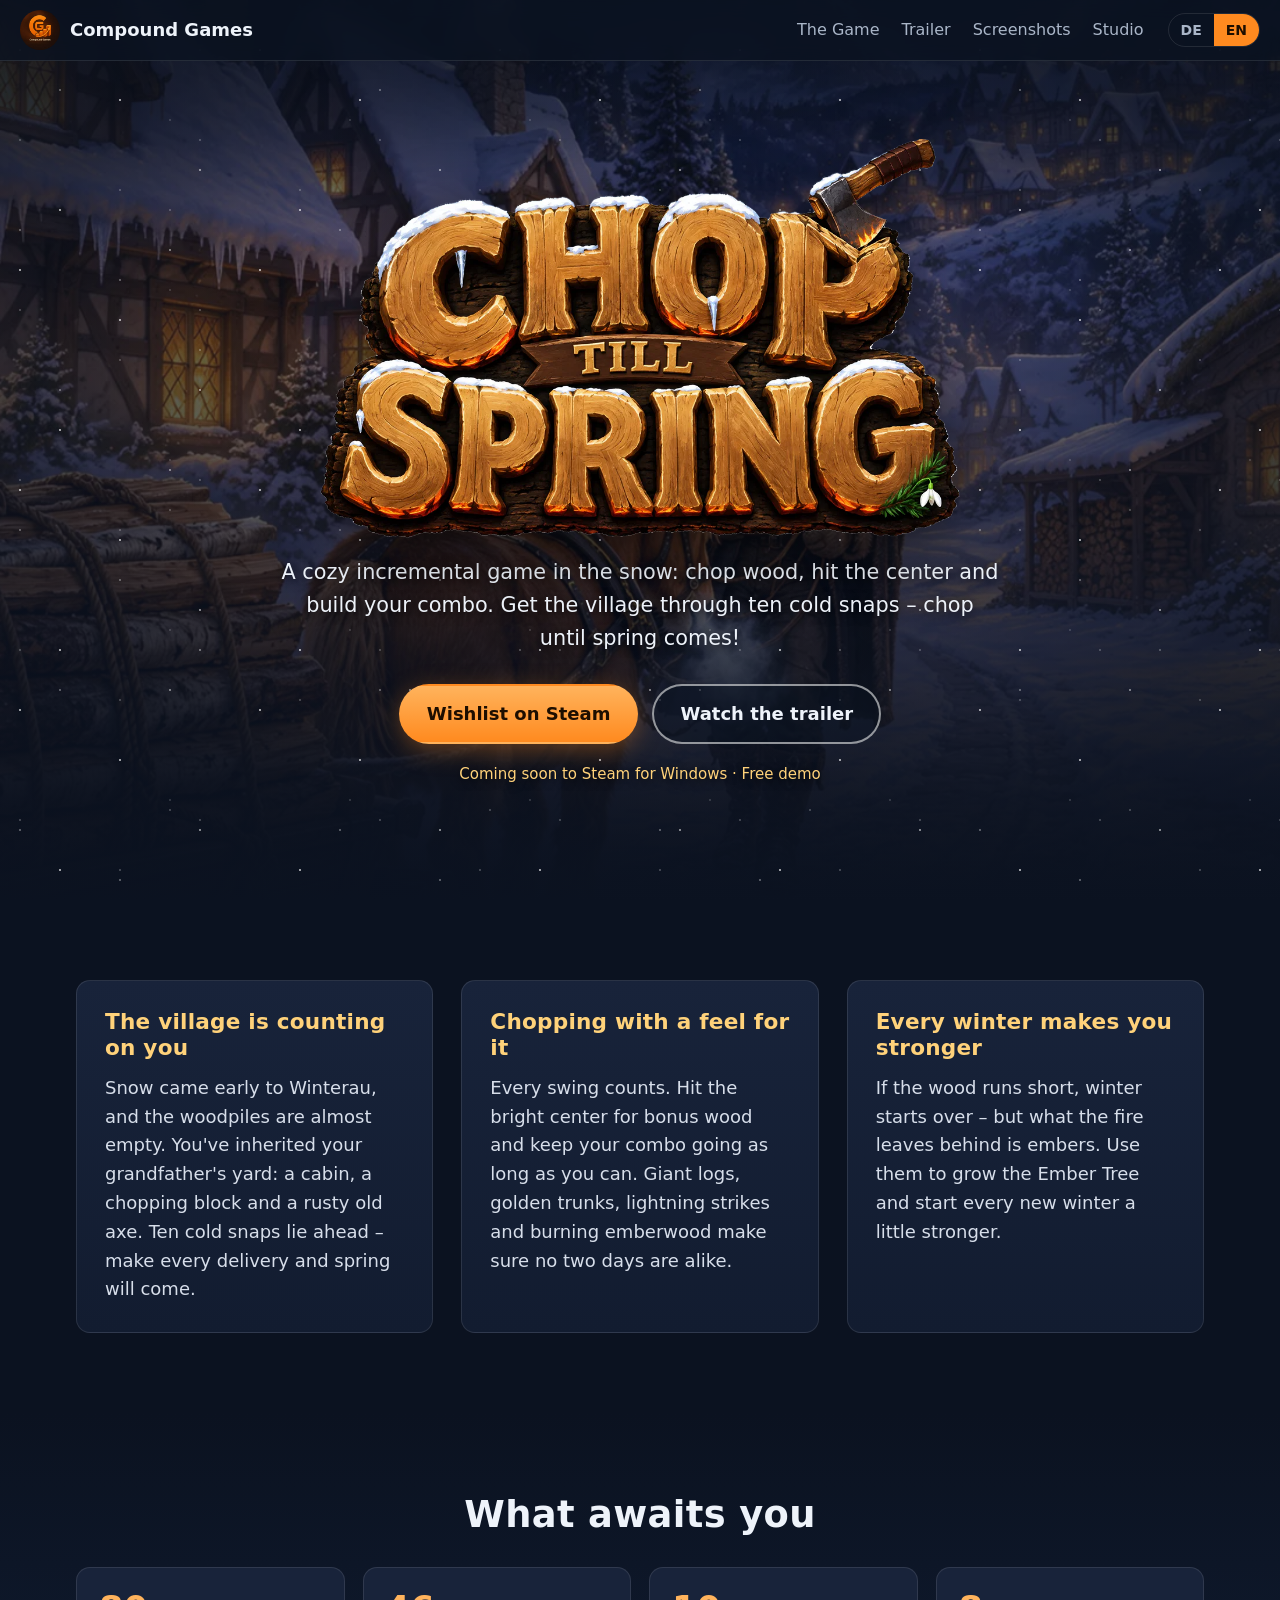
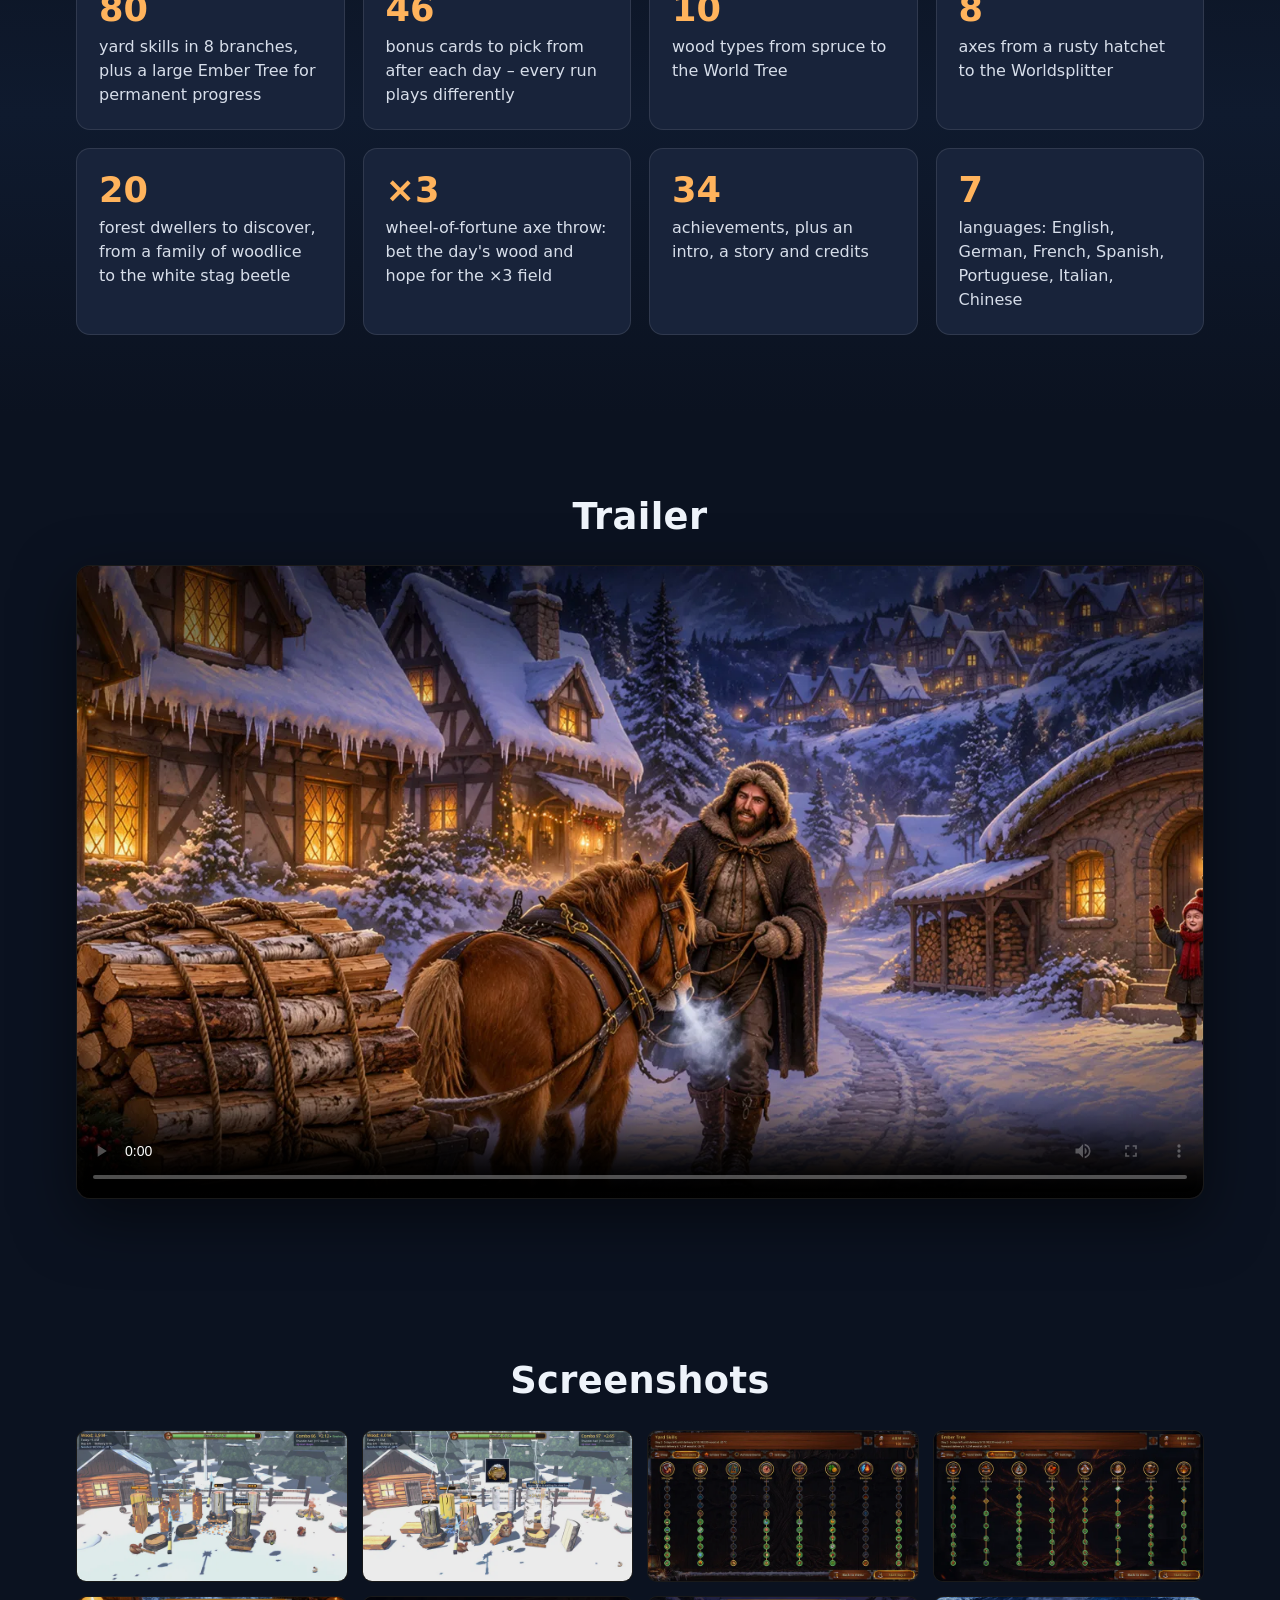
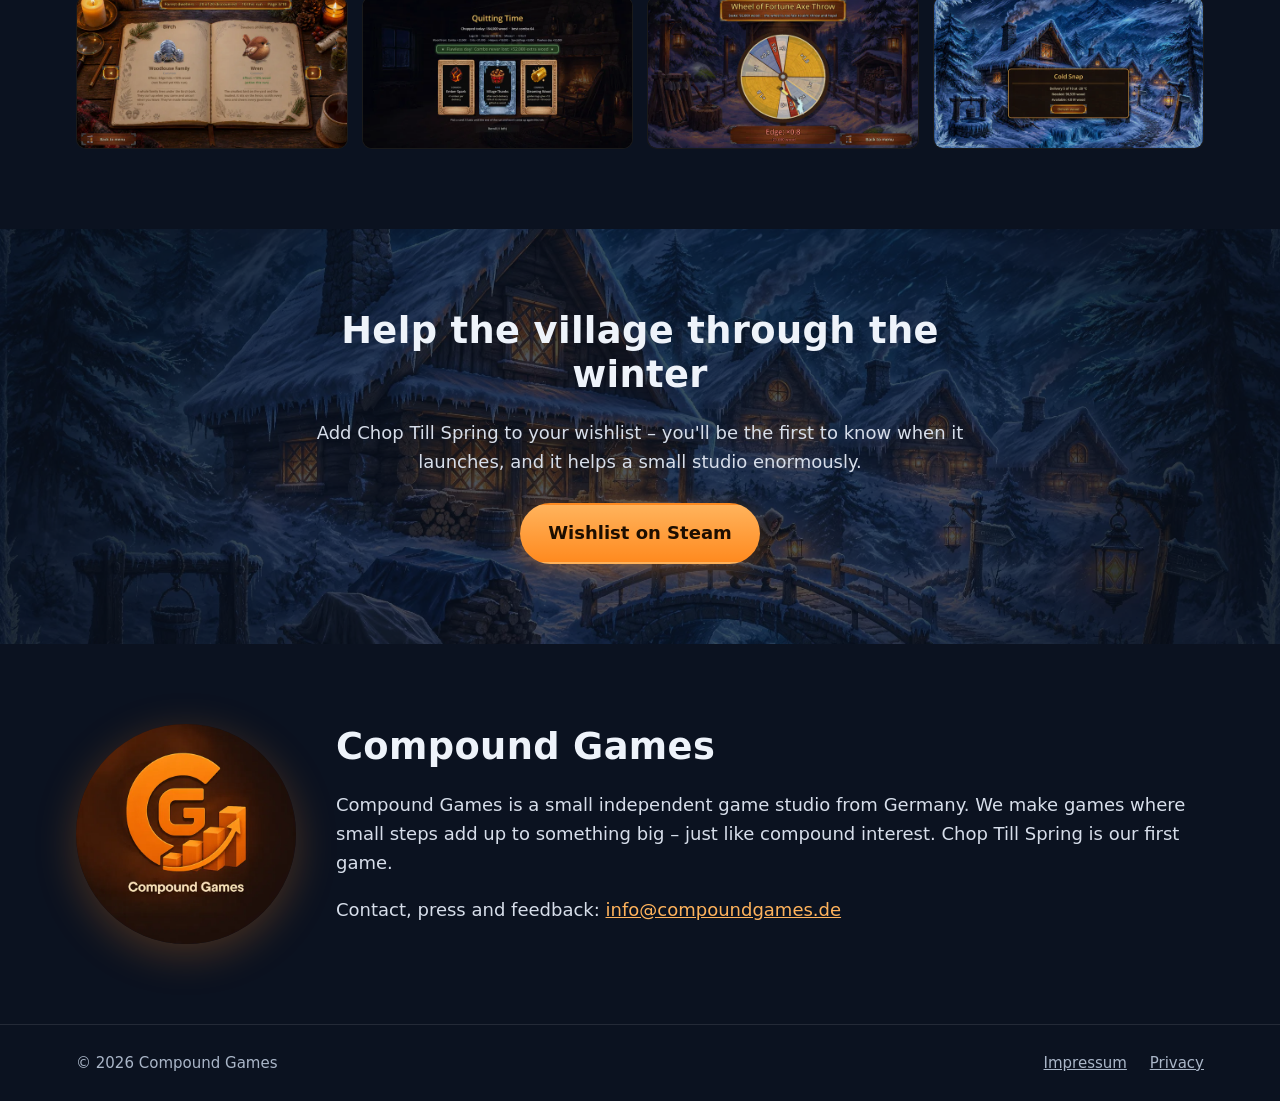
==== index.html @ 683b32e6 "Webseite compoundgames.de: Startseite Chop Till Spring, Impressum, Datenschutz Co-Authored-By: Claud" ====
<!doctype html>
<html lang="de">
<head>
<meta charset="utf-8">
<meta name="viewport" content="width=device-width, initial-scale=1">
<title>Chop Till Spring – Compound Games</title>
<meta name="description" content="Chop Till Spring: Ein gemütliches Incremental-Spiel im Schnee. Hack Holz, triff die Mitte, bring das Dorf durch zehn Kälteeinbrüche. Bald auf Steam.">
<meta property="og:title" content="Chop Till Spring">
<meta property="og:description" content="Ein gemütliches Incremental-Spiel im Schnee. Hack, bis der Frühling kommt!">
<meta property="og:image" content="https://compoundgames.de/img/og_image.png">
<meta property="og:url" content="https://compoundgames.de/">
<meta property="og:type" content="website">
<meta name="twitter:card" content="summary_large_image">
<link rel="icon" type="image/png" href="img/favicon.png">
<link rel="stylesheet" href="style.css">
</head>
<body>

<header class="topbar">
  <a class="brand" href="#top">
    <img src="img/studio_logo.webp" alt="" width="40" height="40">
    <span>Compound Games</span>
  </a>
  <nav>
    <a href="#spiel"><span lang="de">Das Spiel</span><span lang="en">The Game</span></a>
    <a href="#trailer">Trailer</a>
    <a href="#bilder"><span lang="de">Bilder</span><span lang="en">Screenshots</span></a>
    <a href="#studio">Studio</a>
  </nav>
  <div class="langswitch" role="group" aria-label="Sprache / Language">
    <button type="button" data-lang="de">DE</button>
    <button type="button" data-lang="en">EN</button>
  </div>
</header>

<main id="top">

<section class="hero">
  <div class="hero-bg" aria-hidden="true"></div>
  <div class="snow" aria-hidden="true"></div>
  <div class="hero-inner">
    <img class="game-logo" src="img/game_logo.webp" alt="Chop Till Spring">
    <p class="tagline">
      <span lang="de">Ein gemütliches Incremental-Spiel im Schnee: Hack Holz, triff die Mitte und baue deine Combo auf. Bring das Dorf durch zehn Kälteeinbrüche – hack, bis der Frühling kommt!</span>
      <span lang="en">A cozy incremental game in the snow: chop wood, hit the center and build your combo. Get the village through ten cold snaps – chop until spring comes!</span>
    </p>
    <div class="cta">
      <a class="btn primary steam-link" href="#" target="_blank" rel="noopener">
        <span lang="de">Auf die Steam-Wunschliste</span><span lang="en">Wishlist on Steam</span>
      </a>
      <a class="btn" href="#trailer"><span lang="de">Trailer ansehen</span><span lang="en">Watch the trailer</span></a>
    </div>
    <p class="soon"><span lang="de">Bald auf Steam für Windows · Kostenlose Demo</span><span lang="en">Coming soon to Steam for Windows · Free demo</span></p>
  </div>
</section>

<section id="spiel" class="story">
  <div class="wrap">
    <article>
      <h2><span lang="de">Das Dorf zählt auf dich</span><span lang="en">The village is counting on you</span></h2>
      <p lang="de">Der Schnee kam zu früh nach Winterau, und die Holzstapel sind fast leer. Du hast den Hof deines Großvaters geerbt: eine Hütte, einen Hackklotz und ein rostiges Beil. Zehn Kälteeinbrüche stehen bevor – schaffst du jede Lieferung, kommt der Frühling.</p>
      <p lang="en">Snow came early to Winterau, and the woodpiles are almost empty. You've inherited your grandfather's yard: a cabin, a chopping block and a rusty old axe. Ten cold snaps lie ahead – make every delivery and spring will come.</p>
    </article>
    <article>
      <h2><span lang="de">Hacken mit Gefühl</span><span lang="en">Chopping with a feel for it</span></h2>
      <p lang="de">Jeder Hieb zählt. Triff die helle Mitte für Bonusholz und halte deine Combo, so lange es geht. Riesenscheite, goldene Stämme, Blitzschläge und brennendes Glutholz sorgen dafür, dass kein Tag wie der andere ist.</p>
      <p lang="en">Every swing counts. Hit the bright center for bonus wood and keep your combo going as long as you can. Giant logs, golden trunks, lightning strikes and burning emberwood make sure no two days are alike.</p>
    </article>
    <article>
      <h2><span lang="de">Jeder Winter macht dich stärker</span><span lang="en">Every winter makes you stronger</span></h2>
      <p lang="de">Reicht das Holz nicht, beginnt der Winter von vorn – doch was vom Feuer bleibt, ist Glut. Mit ihr baust du den Glut-Baum aus und startest jeden neuen Winter ein Stück stärker.</p>
      <p lang="en">If the wood runs short, winter starts over – but what the fire leaves behind is embers. Use them to grow the Ember Tree and start every new winter a little stronger.</p>
    </article>
  </div>
</section>

<section class="features">
  <div class="wrap">
    <h2 class="center"><span lang="de">Was dich erwartet</span><span lang="en">What awaits you</span></h2>
    <ul class="feature-grid">
      <li><b>80</b><span lang="de">Hof-Skills in 8 Ästen, dazu ein großer Glut-Baum für dauerhaften Fortschritt</span><span lang="en">yard skills in 8 branches, plus a large Ember Tree for permanent progress</span></li>
      <li><b>46</b><span lang="de">Bonuskarten, aus denen du nach jedem Tag wählst – jeder Durchlauf spielt sich anders</span><span lang="en">bonus cards to pick from after each day – every run plays differently</span></li>
      <li><b>10</b><span lang="de">Holzarten vom Fichtenscheit bis zum Weltenbaum</span><span lang="en">wood types from spruce to the World Tree</span></li>
      <li><b>8</b><span lang="de">Äxte vom rostigen Beil bis zum Weltenspalter</span><span lang="en">axes from a rusty hatchet to the Worldsplitter</span></li>
      <li><b>20</b><span lang="de">Waldbewohner zum Entdecken, von der Asselfamilie bis zum weißen Hirschkäfer</span><span lang="en">forest dwellers to discover, from a family of woodlice to the white stag beetle</span></li>
      <li><b>×3</b><span lang="de">Glücksrad-Axtwurf: Setz dein Tagesholz und hoffe auf das ×3-Feld</span><span lang="en">wheel-of-fortune axe throw: bet the day's wood and hope for the ×3 field</span></li>
      <li><b>34</b><span lang="de">Erfolge, dazu Intro, Geschichte und Abspann</span><span lang="en">achievements, plus an intro, a story and credits</span></li>
      <li><b>7</b><span lang="de">Sprachen: Deutsch, Englisch, Französisch, Spanisch, Portugiesisch, Italienisch, Chinesisch</span><span lang="en">languages: English, German, French, Spanish, Portuguese, Italian, Chinese</span></li>
    </ul>
  </div>
</section>

<section id="trailer" class="trailer">
  <div class="wrap">
    <h2 class="center">Trailer</h2>
    <div class="video-frame">
      <video id="trailer-video" controls preload="none" poster="img/hero.webp" playsinline>
        <source data-de="video/trailer_de.mp4" data-en="video/trailer_en.mp4" src="video/trailer_de.mp4" type="video/mp4">
      </video>
    </div>
  </div>
</section>

<section id="bilder" class="gallery">
  <div class="wrap">
    <h2 class="center"><span lang="de">Bilder aus dem Spiel</span><span lang="en">Screenshots</span></h2>
    <div class="shots" id="shots"></div>
  </div>
</section>

<section class="wishlist">
  <div class="wrap center">
    <h2><span lang="de">Hilf dem Dorf durch den Winter</span><span lang="en">Help the village through the winter</span></h2>
    <p lang="de">Setz Chop Till Spring auf deine Wunschliste – so erfährst du als Erstes, wann es losgeht, und hilfst einem kleinen Studio enorm.</p>
    <p lang="en">Add Chop Till Spring to your wishlist – you'll be the first to know when it launches, and it helps a small studio enormously.</p>
    <a class="btn primary steam-link" href="#" target="_blank" rel="noopener"><span lang="de">Auf die Steam-Wunschliste</span><span lang="en">Wishlist on Steam</span></a>
  </div>
</section>

<section id="studio" class="studio">
  <div class="wrap studio-inner">
    <img src="img/studio_logo.webp" alt="Compound Games Logo" width="220" height="220">
    <div>
      <h2>Compound Games</h2>
      <p lang="de">Compound Games ist ein kleines unabhängiges Spielestudio aus Deutschland. Wir machen Spiele, bei denen kleine Fortschritte sich zu etwas Großem aufaddieren – genau wie Zinseszins. Chop Till Spring ist unser erstes Spiel.</p>
      <p lang="en">Compound Games is a small independent game studio from Germany. We make games where small steps add up to something big – just like compound interest. Chop Till Spring is our first game.</p>
      <p><span lang="de">Kontakt, Presse und Feedback:</span><span lang="en">Contact, press and feedback:</span> <a href="mailto:info@compoundgames.de">info@compoundgames.de</a></p>
    </div>
  </div>
</section>

</main>

<footer>
  <div class="wrap foot">
    <span>© <span id="year">2026</span> Compound Games</span>
    <span>
      <a href="impressum.html">Impressum</a>
      <a href="datenschutz.html"><span lang="de">Datenschutz</span><span lang="en">Privacy</span></a>
    </span>
  </div>
</footer>

<div class="lightbox" id="lightbox" hidden>
  <button type="button" class="lb-close" aria-label="Schließen">×</button>
  <button type="button" class="lb-prev" aria-label="Zurück">‹</button>
  <img alt="">
  <button type="button" class="lb-next" aria-label="Weiter">›</button>
</div>

<script src="site.js"></script>
</body>
</html>
---- style.css ----
/* Chop Till Spring / Compound Games – keine externen Schriften oder Dienste (DSGVO-freundlich) */
:root {
  --night: #0b1220;
  --night-2: #121c30;
  --panel: #18233a;
  --line: rgba(255, 255, 255, 0.10);
  --snow: #eef3fa;
  --muted: #aab6c8;
  --ember: #ff8a1f;
  --ember-2: #ffb35c;
  --gold: #ffd27a;
  --radius: 14px;
  --font: "Segoe UI", system-ui, -apple-system, "Helvetica Neue", Arial, sans-serif;
}

* { box-sizing: border-box; }
html { scroll-behavior: smooth; scroll-padding-top: 72px; }
body {
  margin: 0;
  background: var(--night);
  color: var(--snow);
  font-family: var(--font);
  font-size: 18px;
  line-height: 1.6;
  -webkit-font-smoothing: antialiased;
}
img { max-width: 100%; display: block; }
a { color: var(--ember-2); }
h2 { font-size: clamp(1.6rem, 3.2vw, 2.3rem); line-height: 1.2; margin: 0 0 .6em; letter-spacing: .01em; }
.wrap { max-width: 1160px; margin: 0 auto; padding: 0 16px; }
.center { text-align: center; }

/* Sprache: nur die gewaehlte anzeigen */
html[lang="de"] [lang="en"]:not(html),
html[lang="en"] [lang="de"]:not(html) { display: none !important; }

/* ---------- Kopfzeile ---------- */
.topbar {
  position: fixed; inset: 0 0 auto 0; z-index: 50;
  display: flex; align-items: center; gap: 24px;
  padding: 10px 20px;
  background: rgba(11, 18, 32, 0.78);
  backdrop-filter: blur(10px);
  border-bottom: 1px solid var(--line);
}
.brand { display: flex; align-items: center; gap: 10px; color: var(--snow); text-decoration: none; font-weight: 700; white-space: nowrap; }
.brand img { width: 40px; height: 40px; border-radius: 50%; }
.topbar nav { display: flex; gap: 22px; margin-left: auto; }
.topbar nav a { color: var(--muted); text-decoration: none; font-size: 16px; }
.topbar nav a:hover { color: var(--snow); }
.langswitch { display: flex; border: 1px solid var(--line); border-radius: 999px; overflow: hidden; }
.langswitch button {
  background: none; border: 0; color: var(--muted); font: inherit; font-size: 14px; font-weight: 700;
  padding: 5px 12px; cursor: pointer;
}
.langswitch button.on { background: var(--ember); color: #1d0e00; }

/* ---------- Kopfbild ---------- */
.hero {
  position: relative; min-height: 100vh; min-height: 100svh;
  display: grid; place-items: center; text-align: center;
  padding: 110px 16px 70px; overflow: hidden;
}
.hero-bg {
  position: absolute; inset: 0;
  background: url("img/hero.webp") center 40% / cover no-repeat;
}
.hero-bg::after {
  content: ""; position: absolute; inset: 0;
  background:
    radial-gradient(ellipse at 50% 45%, rgba(11,18,32,.25) 0%, rgba(11,18,32,.70) 70%),
    linear-gradient(to bottom, rgba(11,18,32,.35) 0%, rgba(11,18,32,0) 30%, rgba(11,18,32,.6) 75%, var(--night) 100%);
}
.hero-inner { position: relative; max-width: 860px; }
.game-logo { width: min(640px, 92%); margin: 0 auto 18px; filter: drop-shadow(0 10px 30px rgba(0,0,0,.6)); }
.tagline { font-size: clamp(1.05rem, 2.2vw, 1.3rem); margin: 0 auto 28px; max-width: 720px; text-shadow: 0 2px 12px rgba(0,0,0,.8); }
.cta { display: flex; gap: 14px; justify-content: center; flex-wrap: wrap; }
.soon { margin-top: 18px; color: var(--gold); font-size: 15px; text-shadow: 0 2px 10px rgba(0,0,0,.8); }

.btn {
  display: inline-block; padding: 14px 26px; border-radius: 999px;
  font-weight: 700; text-decoration: none; color: var(--snow);
  border: 2px solid rgba(255,255,255,.55); background: rgba(11,18,32,.45);
  transition: transform .15s, background .15s, box-shadow .15s;
}
.btn:hover { transform: translateY(-2px); background: rgba(11,18,32,.7); }
.btn.primary {
  border-color: transparent; color: #1d0e00;
  background: linear-gradient(180deg, var(--ember-2), var(--ember));
  box-shadow: 0 6px 24px rgba(255,138,31,.35);
}
.btn.primary:hover { box-shadow: 0 8px 32px rgba(255,138,31,.55); background: linear-gradient(180deg, #ffc47a, #ff9a3a); }

/* Schnee */
.snow, .snow::before, .snow::after {
  position: absolute; inset: -200px 0 0 0; pointer-events: none;
  background-image:
    radial-gradient(2px 2px at 20px 30px, #fff 50%, transparent 51%),
    radial-gradient(2px 2px at 120px 80px, #fff 50%, transparent 51%),
    radial-gradient(3px 3px at 200px 150px, rgba(255,255,255,.8) 50%, transparent 51%),
    radial-gradient(2px 2px at 60px 190px, #fff 50%, transparent 51%),
    radial-gradient(3px 3px at 170px 10px, rgba(255,255,255,.7) 50%, transparent 51%);
  background-size: 240px 220px;
  animation: snow 14s linear infinite;
  opacity: .6;
}
.snow::before { content: ""; background-size: 320px 300px; animation-duration: 22s; opacity: .5; }
.snow::after { content: ""; background-size: 180px 170px; animation-duration: 10s; opacity: .35; }
@keyframes snow { to { transform: translateY(220px); } }
@media (prefers-reduced-motion: reduce) { .snow, .snow::before, .snow::after { animation: none; } html { scroll-behavior: auto; } }

/* ---------- Geschichte ---------- */
section { padding: 80px 0; }
.story .wrap { display: grid; grid-template-columns: repeat(3, 1fr); gap: 28px; }
.story article {
  background: linear-gradient(180deg, var(--panel), var(--night-2));
  border: 1px solid var(--line); border-radius: var(--radius); padding: 28px;
}
.story h2 { font-size: 1.35rem; color: var(--gold); }
.story p { margin: 0; color: #d7deea; }

/* ---------- Features ---------- */
.features { background: linear-gradient(180deg, var(--night), #0f1a2e 50%, var(--night)); }
.feature-grid {
  list-style: none; margin: 30px 0 0; padding: 0;
  display: grid; grid-template-columns: repeat(4, 1fr); gap: 18px;
}
.feature-grid li {
  background: var(--panel); border: 1px solid var(--line); border-radius: var(--radius);
  padding: 22px; color: #d7deea; font-size: 16px; line-height: 1.5;
}
.feature-grid b { display: block; font-size: 2.2rem; line-height: 1.1; color: var(--ember-2); margin-bottom: 6px; }

/* ---------- Trailer ---------- */
.video-frame {
  margin-top: 26px; border-radius: var(--radius); overflow: hidden;
  border: 1px solid var(--line); box-shadow: 0 20px 60px rgba(0,0,0,.5);
  aspect-ratio: 16 / 9; background: #000;
}
.video-frame video { width: 100%; height: 100%; display: block; object-fit: cover; }

/* ---------- Bilder ---------- */
.shots { margin-top: 26px; display: grid; grid-template-columns: repeat(4, 1fr); gap: 14px; }
.shots button {
  padding: 0; border: 1px solid var(--line); border-radius: 10px; overflow: hidden;
  background: #000; cursor: zoom-in; aspect-ratio: 16 / 9;
}
.shots img { width: 100%; height: 100%; object-fit: cover; transition: transform .25s, opacity .25s; opacity: .92; }
.shots button:hover img { transform: scale(1.04); opacity: 1; }

.lightbox {
  position: fixed; inset: 0; z-index: 100; background: rgba(4, 8, 16, .94);
  display: flex; align-items: center; justify-content: center; padding: 16px;
}
.lightbox[hidden] { display: none; }
.lightbox img { max-width: 100%; max-height: 90vh; border-radius: 8px; box-shadow: 0 10px 50px rgba(0,0,0,.7); }
.lightbox button {
  position: absolute; background: rgba(0,0,0,.6); color: #fff; border: 1px solid rgba(255,255,255,.35);
  font-size: 34px; line-height: 1; width: 52px; height: 52px; border-radius: 50%; cursor: pointer;
  z-index: 1; backdrop-filter: blur(4px);
}
.lightbox button:hover { background: rgba(0,0,0,.85); }
.lb-close { top: 16px; right: 16px; }
.lb-prev { left: 16px; top: 50%; transform: translateY(-50%); }
.lb-next { right: 16px; top: 50%; transform: translateY(-50%); }

/* ---------- Wunschliste ---------- */
.wishlist {
  background: url("img/page_bg.webp") center / cover no-repeat;
  position: relative;
}
.wishlist::before { content: ""; position: absolute; inset: 0; background: rgba(11,18,32,.72); }
.wishlist .wrap { position: relative; max-width: 760px; }
.wishlist p { color: #d7deea; margin: 0 0 26px; }

/* ---------- Studio ---------- */
.studio-inner { display: flex; gap: 40px; align-items: center; }
.studio-inner img { width: 220px; height: 220px; border-radius: 50%; flex: none; box-shadow: 0 10px 40px rgba(255,138,31,.25); }
.studio p { color: #d7deea; }

/* ---------- Fuss ---------- */
footer { border-top: 1px solid var(--line); padding: 26px 0; color: var(--muted); font-size: 15px; }
.foot { display: flex; justify-content: space-between; gap: 16px; flex-wrap: wrap; }
.foot a { color: var(--muted); margin-left: 18px; }
.foot a:hover { color: var(--snow); }

/* ---------- Rechtstexte ---------- */
.legal { max-width: 820px; margin: 0 auto; padding: 110px 16px 60px; }
.legal h1 { font-size: 2rem; margin-top: 0; }
.legal h2 { font-size: 1.3rem; margin-top: 1.6em; color: var(--gold); }
.legal p, .legal li { color: #d7deea; }
.todo { background: #5a2b00; color: #ffd9a8; padding: 0 4px; border-radius: 4px; }

/* ---------- Kleine Bildschirme ---------- */
@media (max-width: 980px) {
  .story .wrap { grid-template-columns: 1fr; }
  .feature-grid { grid-template-columns: repeat(2, 1fr); }
  .shots { grid-template-columns: repeat(2, 1fr); }
}
@media (max-width: 680px) {
  body { font-size: 17px; }
  .topbar { gap: 12px; padding: 8px 16px; }
  .topbar nav { display: none; }
  .langswitch { margin-left: auto; }
  section { padding: 56px 0; }
  .feature-grid { grid-template-columns: 1fr; }
  .studio-inner { flex-direction: column; text-align: center; }
  .studio-inner img { width: 160px; height: 160px; }
  .foot { flex-direction: column; align-items: center; text-align: center; }
  .foot a { margin: 0 9px; }
}
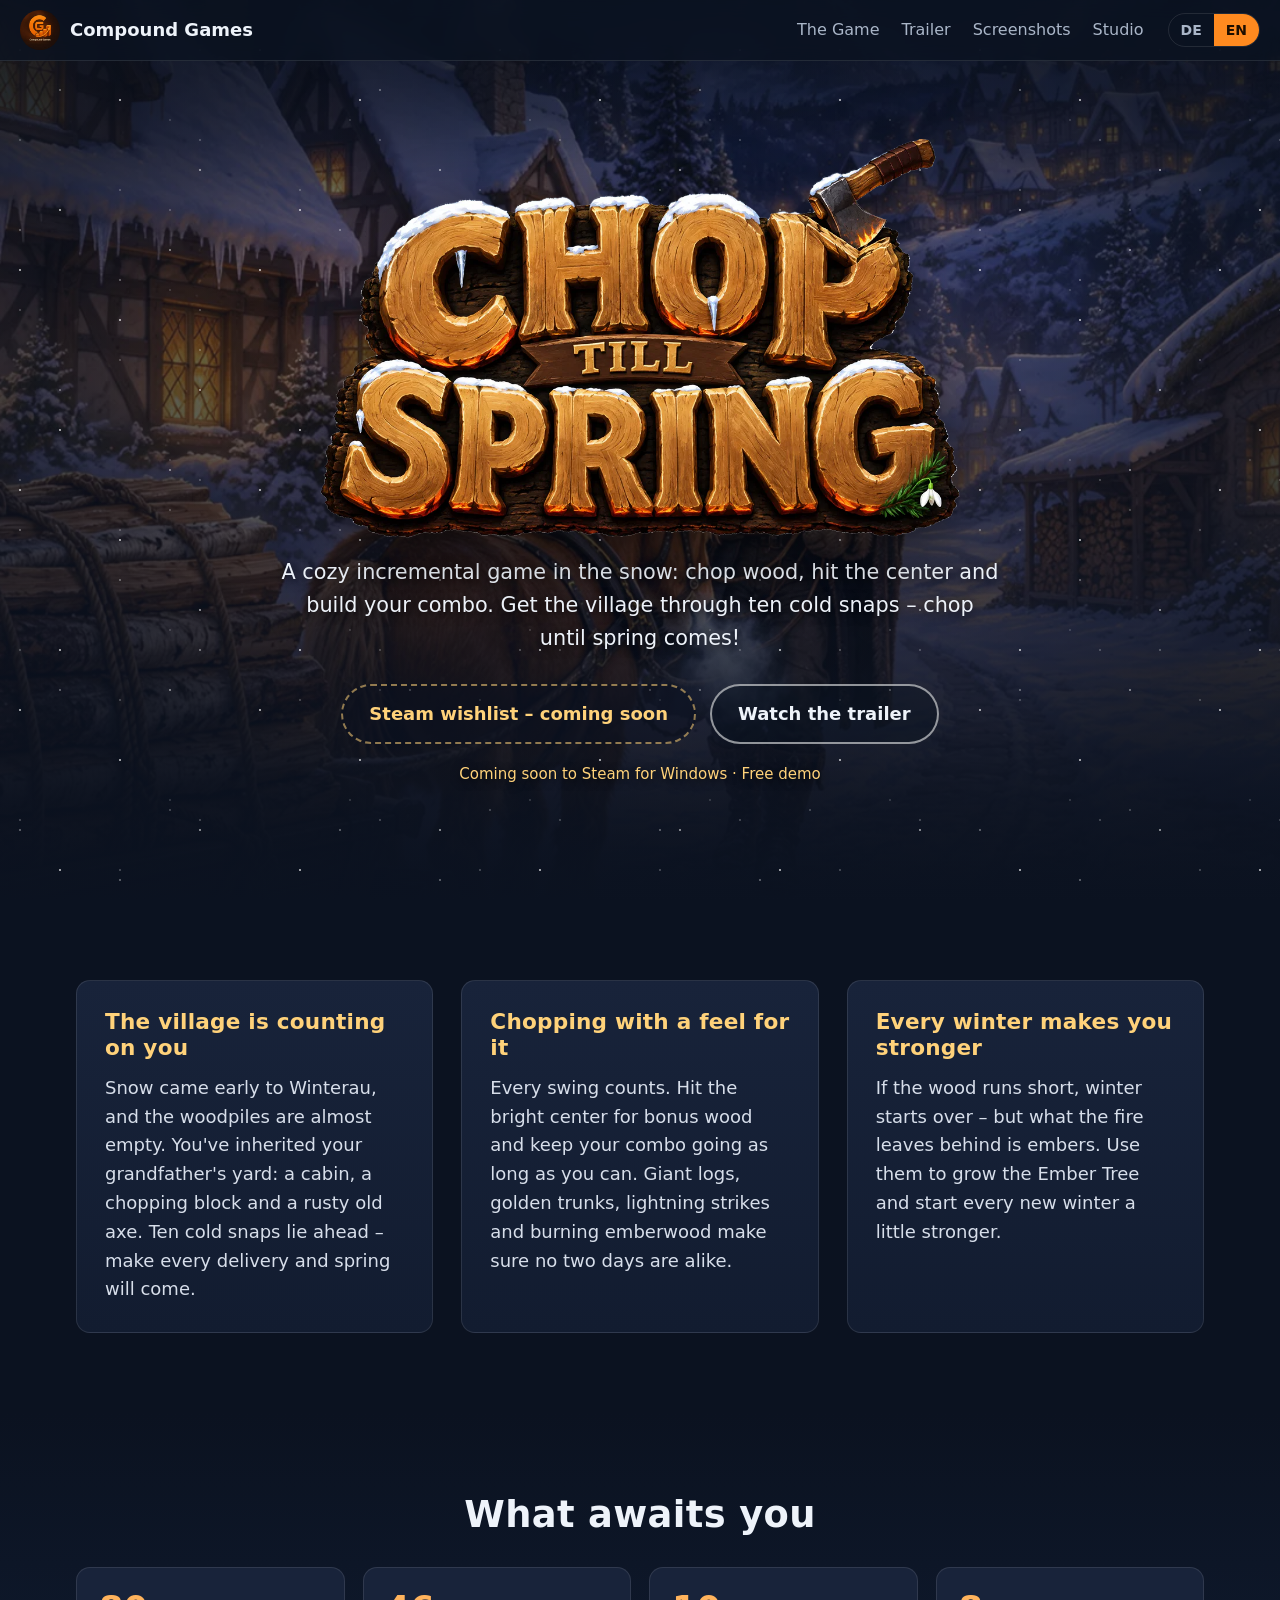
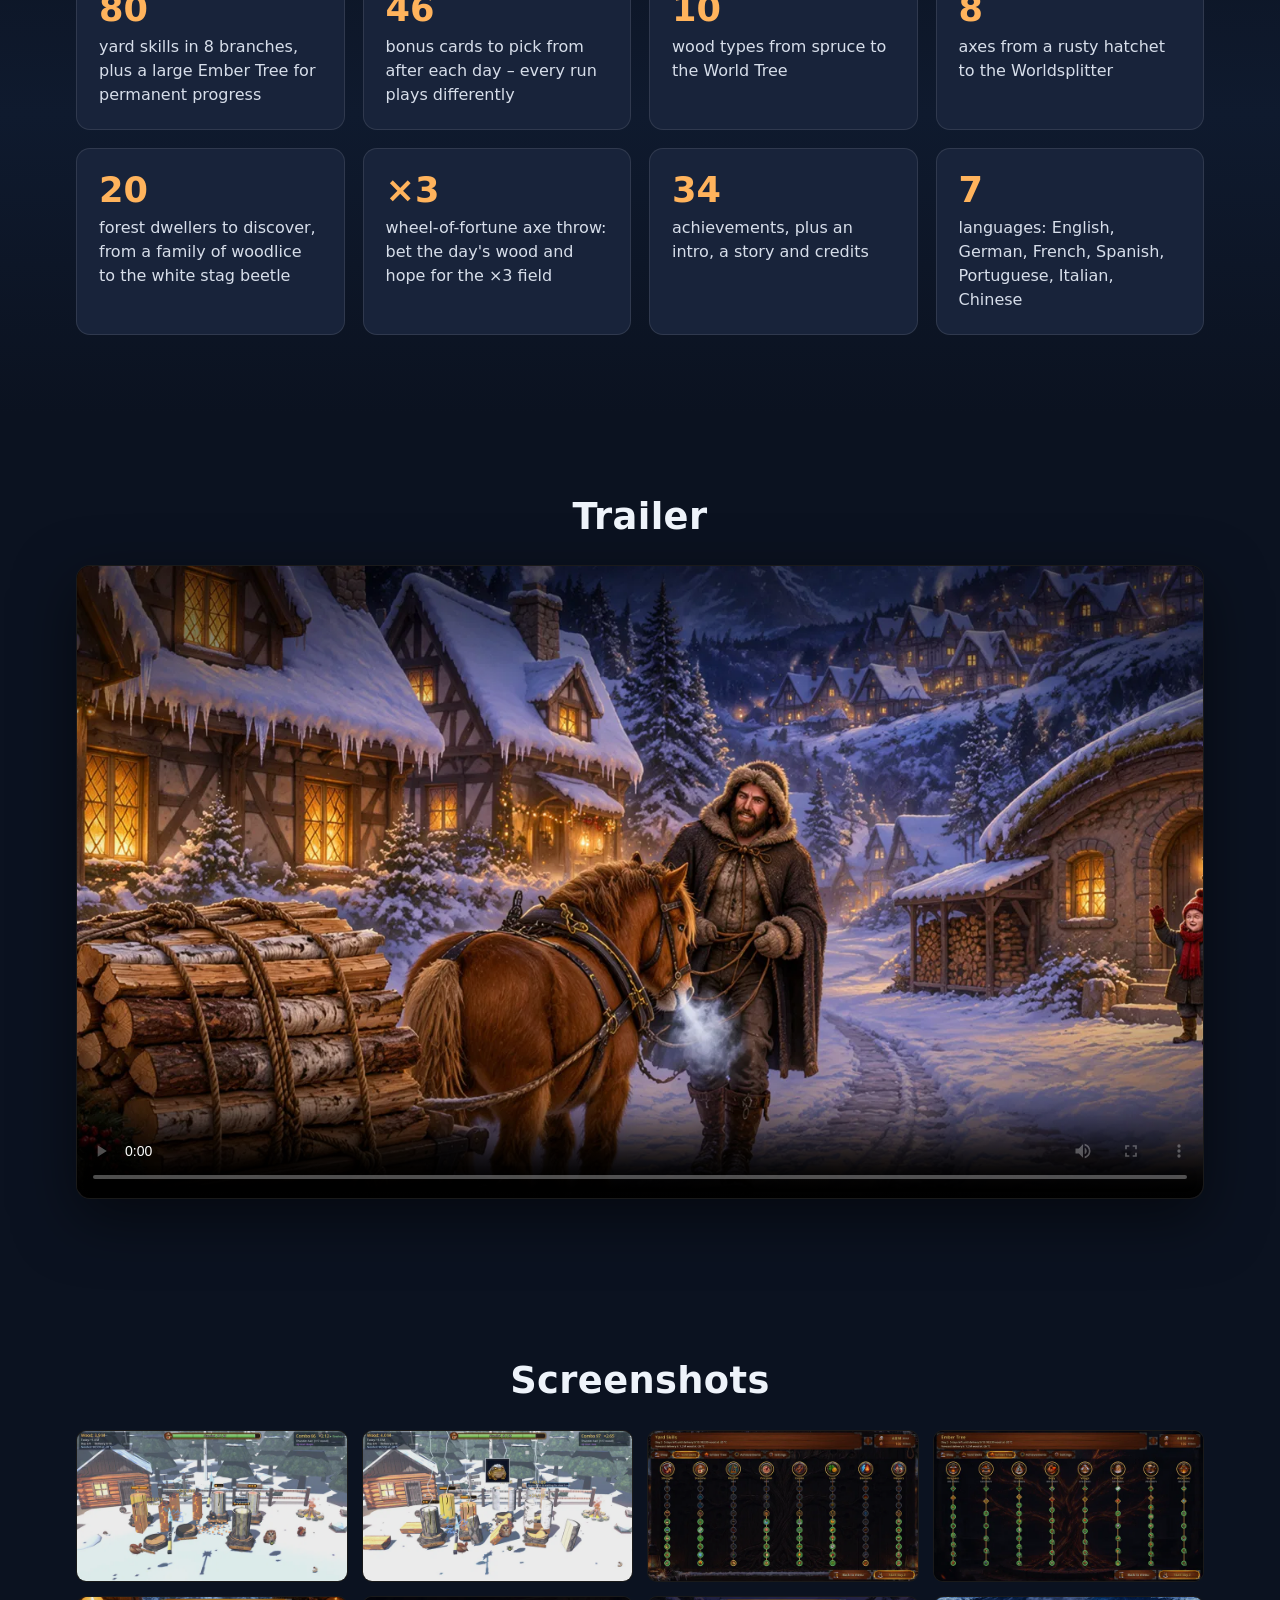
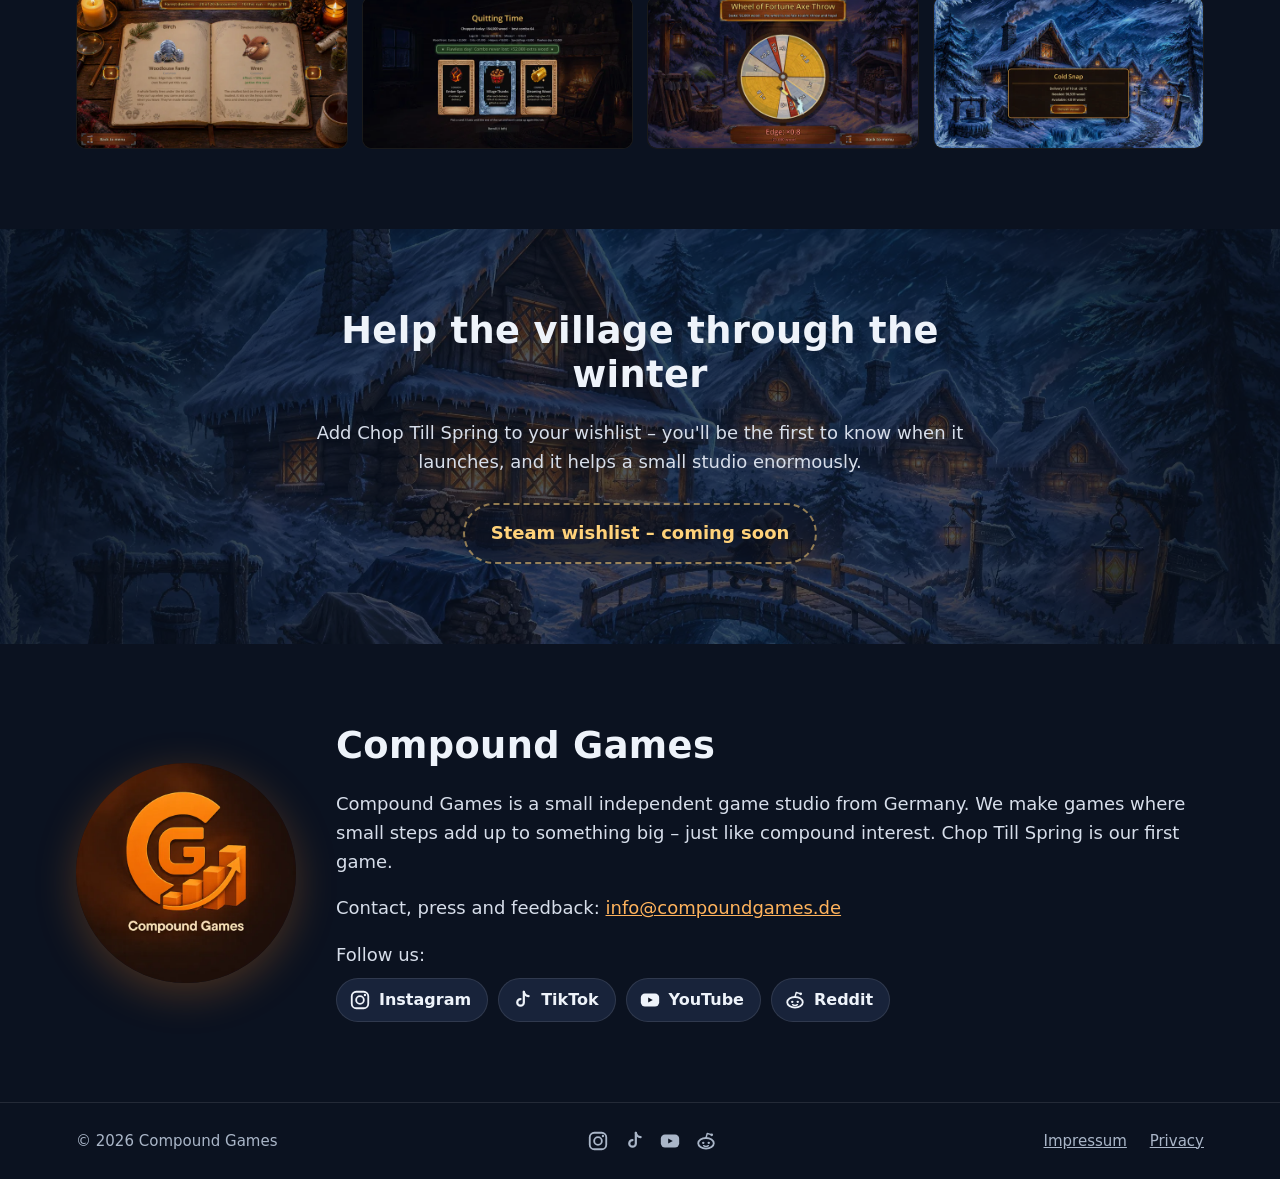
==== commit fe644935: "Social-Media-Links (Instagram, TikTok, YouTube, Reddit) im Studio-Bereich und Fuss Eingebettete SVG-" ====
--- a/index.html
+++ b/index.html
@@ -15,6 +15,13 @@
 <link rel="stylesheet" href="style.css">
 </head>
 <body>
+<!-- Symbole fuer die Social-Media-Links: eingebettet, keine Anfragen an fremde Server -->
+<svg width="0" height="0" style="position:absolute" aria-hidden="true" focusable="false">
+  <symbol id="i-ig" viewBox="0 0 24 24"><rect x="3" y="3" width="18" height="18" rx="5" fill="none" stroke="currentColor" stroke-width="2"/><circle cx="12" cy="12" r="4.2" fill="none" stroke="currentColor" stroke-width="2"/><circle cx="17.4" cy="6.6" r="1.3" fill="currentColor"/></symbol>
+  <symbol id="i-tt" viewBox="0 0 24 24"><path d="M14 3v11.6a3.6 3.6 0 1 1-3.6-3.6" fill="none" stroke="currentColor" stroke-width="2.4" stroke-linecap="round" stroke-linejoin="round"/><path d="M14 3.2c.7 2.6 2.5 4.3 5.2 4.6" fill="none" stroke="currentColor" stroke-width="2.4" stroke-linecap="round"/></symbol>
+  <symbol id="i-yt" viewBox="0 0 24 24"><rect x="2" y="5" width="20" height="14" rx="4.5" fill="currentColor"/><path d="M10 9.2v5.6l5-2.8z" fill="#0b1220"/></symbol>
+  <symbol id="i-rd" viewBox="0 0 24 24"><ellipse cx="12" cy="14.5" rx="8.5" ry="5.8" fill="none" stroke="currentColor" stroke-width="2"/><circle cx="9" cy="14" r="1.3" fill="currentColor"/><circle cx="15" cy="14" r="1.3" fill="currentColor"/><path d="M9.4 17.1c1.6 1 3.6 1 5.2 0" fill="none" stroke="currentColor" stroke-width="1.6" stroke-linecap="round"/><path d="M12 8.7l1.3-4.8 3.6.9" fill="none" stroke="currentColor" stroke-width="1.6" stroke-linecap="round" stroke-linejoin="round"/><circle cx="18.2" cy="5.2" r="1.5" fill="currentColor"/></symbol>
+</svg>
 
 <header class="topbar">
   <a class="brand" href="#top">
@@ -125,6 +132,13 @@
       <p lang="de">Compound Games ist ein kleines unabhängiges Spielestudio aus Deutschland. Wir machen Spiele, bei denen kleine Fortschritte sich zu etwas Großem aufaddieren – genau wie Zinseszins. Chop Till Spring ist unser erstes Spiel.</p>
       <p lang="en">Compound Games is a small independent game studio from Germany. We make games where small steps add up to something big – just like compound interest. Chop Till Spring is our first game.</p>
       <p><span lang="de">Kontakt, Presse und Feedback:</span><span lang="en">Contact, press and feedback:</span> <a href="mailto:info@compoundgames.de">info@compoundgames.de</a></p>
+      <p class="socials-title"><span lang="de">Folge uns:</span><span lang="en">Follow us:</span></p>
+      <div class="socials">
+        <a href="https://www.instagram.com/compoundgames" target="_blank" rel="noopener" aria-label="Compound Games auf Instagram" data-label-en="Compound Games on Instagram"><svg aria-hidden="true"><use href="#i-ig"/></svg><span>Instagram</span></a>
+        <a href="https://www.tiktok.com/@compoundgamesde" target="_blank" rel="noopener" aria-label="Compound Games auf TikTok" data-label-en="Compound Games on TikTok"><svg aria-hidden="true"><use href="#i-tt"/></svg><span>TikTok</span></a>
+        <a href="https://www.youtube.com/@compoundgamesde" target="_blank" rel="noopener" aria-label="Compound Games auf YouTube" data-label-en="Compound Games on YouTube"><svg aria-hidden="true"><use href="#i-yt"/></svg><span>YouTube</span></a>
+        <a href="https://www.reddit.com/user/Compoundgames" target="_blank" rel="noopener" aria-label="Compound Games auf Reddit" data-label-en="Compound Games on Reddit"><svg aria-hidden="true"><use href="#i-rd"/></svg><span>Reddit</span></a>
+      </div>
     </div>
   </div>
 </section>
@@ -134,6 +148,12 @@
 <footer>
   <div class="wrap foot">
     <span>© <span id="year">2026</span> Compound Games</span>
+    <span class="foot-social">
+      <a href="https://www.instagram.com/compoundgames" target="_blank" rel="noopener" aria-label="Compound Games auf Instagram" data-label-en="Compound Games on Instagram"><svg aria-hidden="true"><use href="#i-ig"/></svg></a>
+      <a href="https://www.tiktok.com/@compoundgamesde" target="_blank" rel="noopener" aria-label="Compound Games auf TikTok" data-label-en="Compound Games on TikTok"><svg aria-hidden="true"><use href="#i-tt"/></svg></a>
+      <a href="https://www.youtube.com/@compoundgamesde" target="_blank" rel="noopener" aria-label="Compound Games auf YouTube" data-label-en="Compound Games on YouTube"><svg aria-hidden="true"><use href="#i-yt"/></svg></a>
+      <a href="https://www.reddit.com/user/Compoundgames" target="_blank" rel="noopener" aria-label="Compound Games auf Reddit" data-label-en="Compound Games on Reddit"><svg aria-hidden="true"><use href="#i-rd"/></svg></a>
+    </span>
     <span>
       <a href="impressum.html">Impressum</a>
       <a href="datenschutz.html"><span lang="de">Datenschutz</span><span lang="en">Privacy</span></a>
--- a/style.css
+++ b/style.css
@@ -89,6 +89,11 @@
   background: linear-gradient(180deg, var(--ember-2), var(--ember));
   box-shadow: 0 6px 24px rgba(255,138,31,.35);
 }
+.btn.disabled {
+  cursor: default; color: var(--gold);
+  border: 2px dashed rgba(255, 210, 122, .55); background: rgba(11,18,32,.55);
+}
+.btn.disabled:hover { transform: none; background: rgba(11,18,32,.55); }
 .btn.primary:hover { box-shadow: 0 8px 32px rgba(255,138,31,.55); background: linear-gradient(180deg, #ffc47a, #ff9a3a); }
 
 /* Schnee */
@@ -178,6 +183,21 @@
 .studio-inner img { width: 220px; height: 220px; border-radius: 50%; flex: none; box-shadow: 0 10px 40px rgba(255,138,31,.25); }
 .studio p { color: #d7deea; }
 
+/* Social-Media-Links */
+.socials-title { margin-bottom: 8px; }
+.socials { display: flex; flex-wrap: wrap; gap: 10px; }
+.socials a {
+  display: inline-flex; align-items: center; gap: 8px;
+  padding: 8px 16px 8px 12px; border-radius: 999px;
+  border: 1px solid var(--line); background: var(--panel);
+  color: var(--snow); text-decoration: none; font-size: 16px; font-weight: 600;
+  transition: border-color .15s, color .15s, transform .15s;
+}
+.socials a:hover { border-color: var(--ember); color: var(--ember-2); transform: translateY(-1px); }
+.socials svg, .foot-social svg { width: 22px; height: 22px; flex: none; }
+.foot-social { display: inline-flex; gap: 14px; align-items: center; }
+.foot .foot-social a { margin: 0; display: inline-flex; }
+
 /* ---------- Fuss ---------- */
 footer { border-top: 1px solid var(--line); padding: 26px 0; color: var(--muted); font-size: 15px; }
 .foot { display: flex; justify-content: space-between; gap: 16px; flex-wrap: wrap; }
@@ -206,6 +226,7 @@
   .feature-grid { grid-template-columns: 1fr; }
   .studio-inner { flex-direction: column; text-align: center; }
   .studio-inner img { width: 160px; height: 160px; }
+  .socials { justify-content: center; }
   .foot { flex-direction: column; align-items: center; text-align: center; }
   .foot a { margin: 0 9px; }
 }
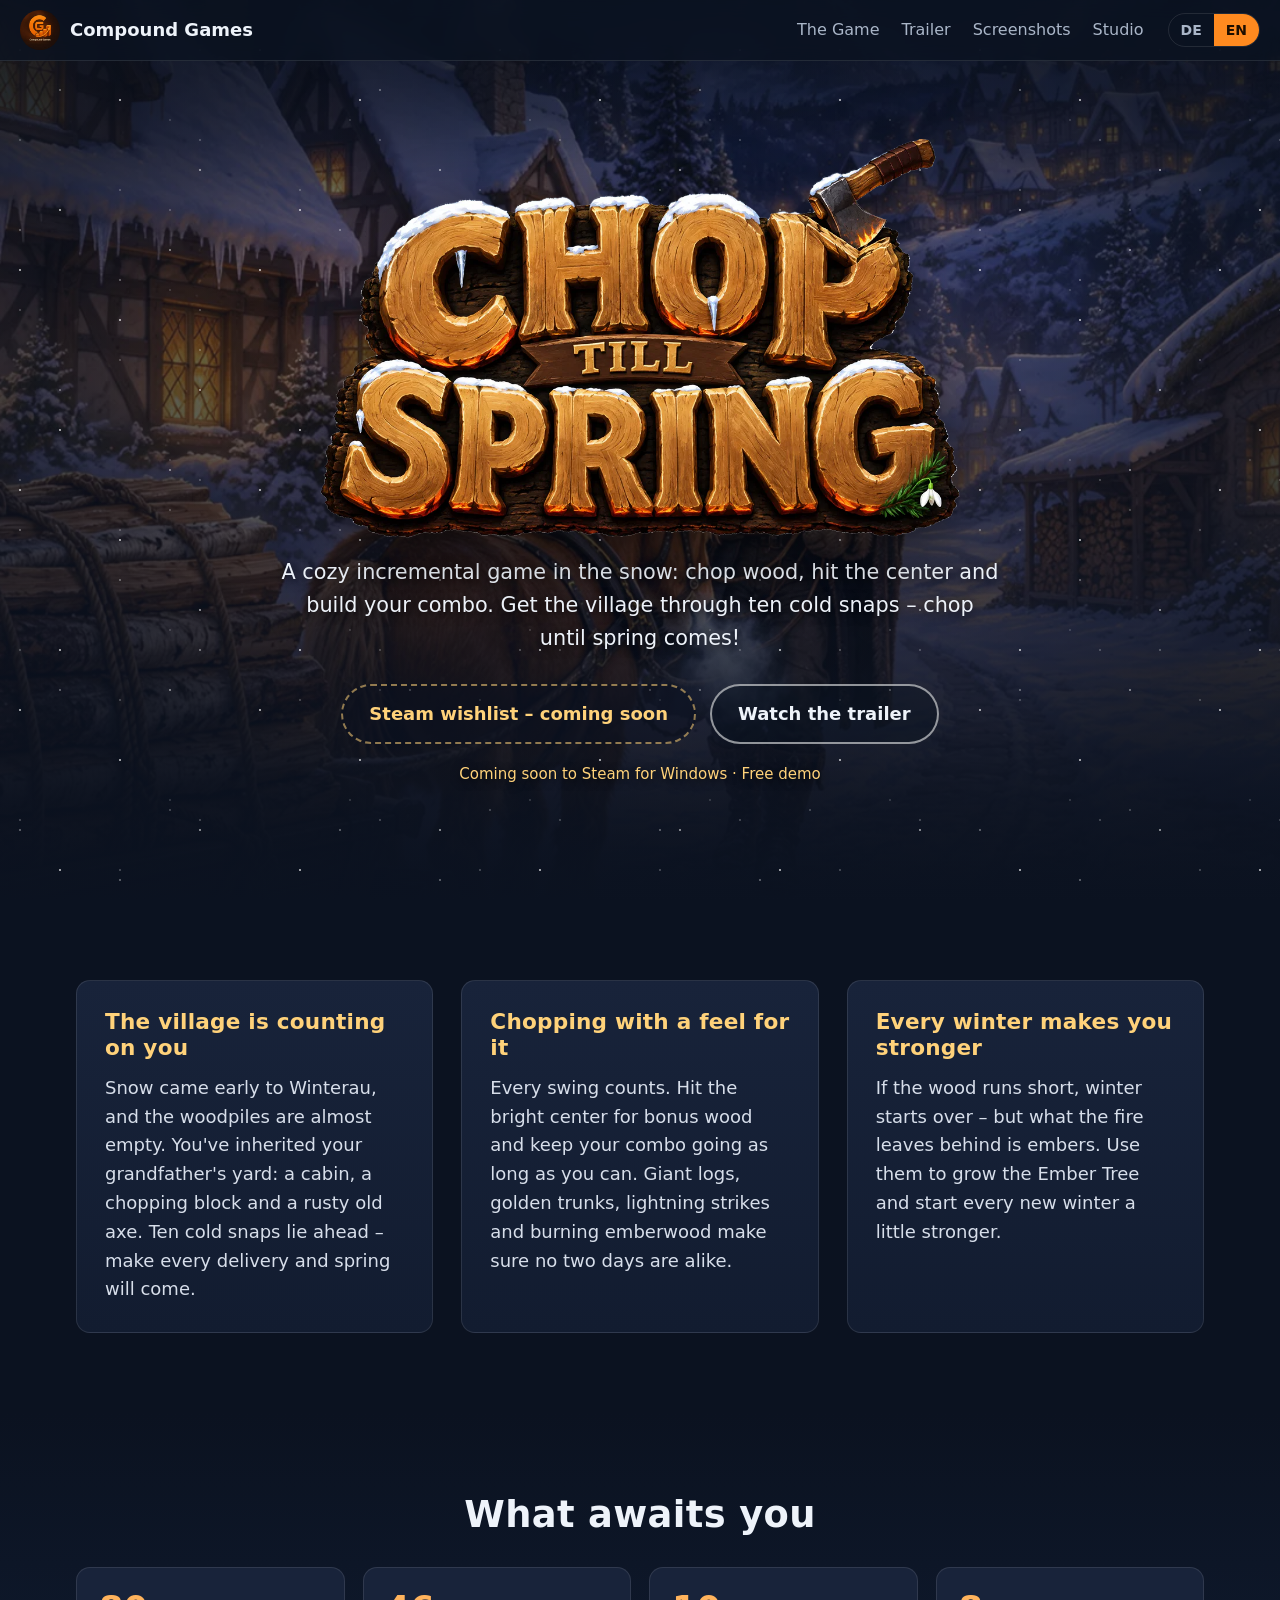
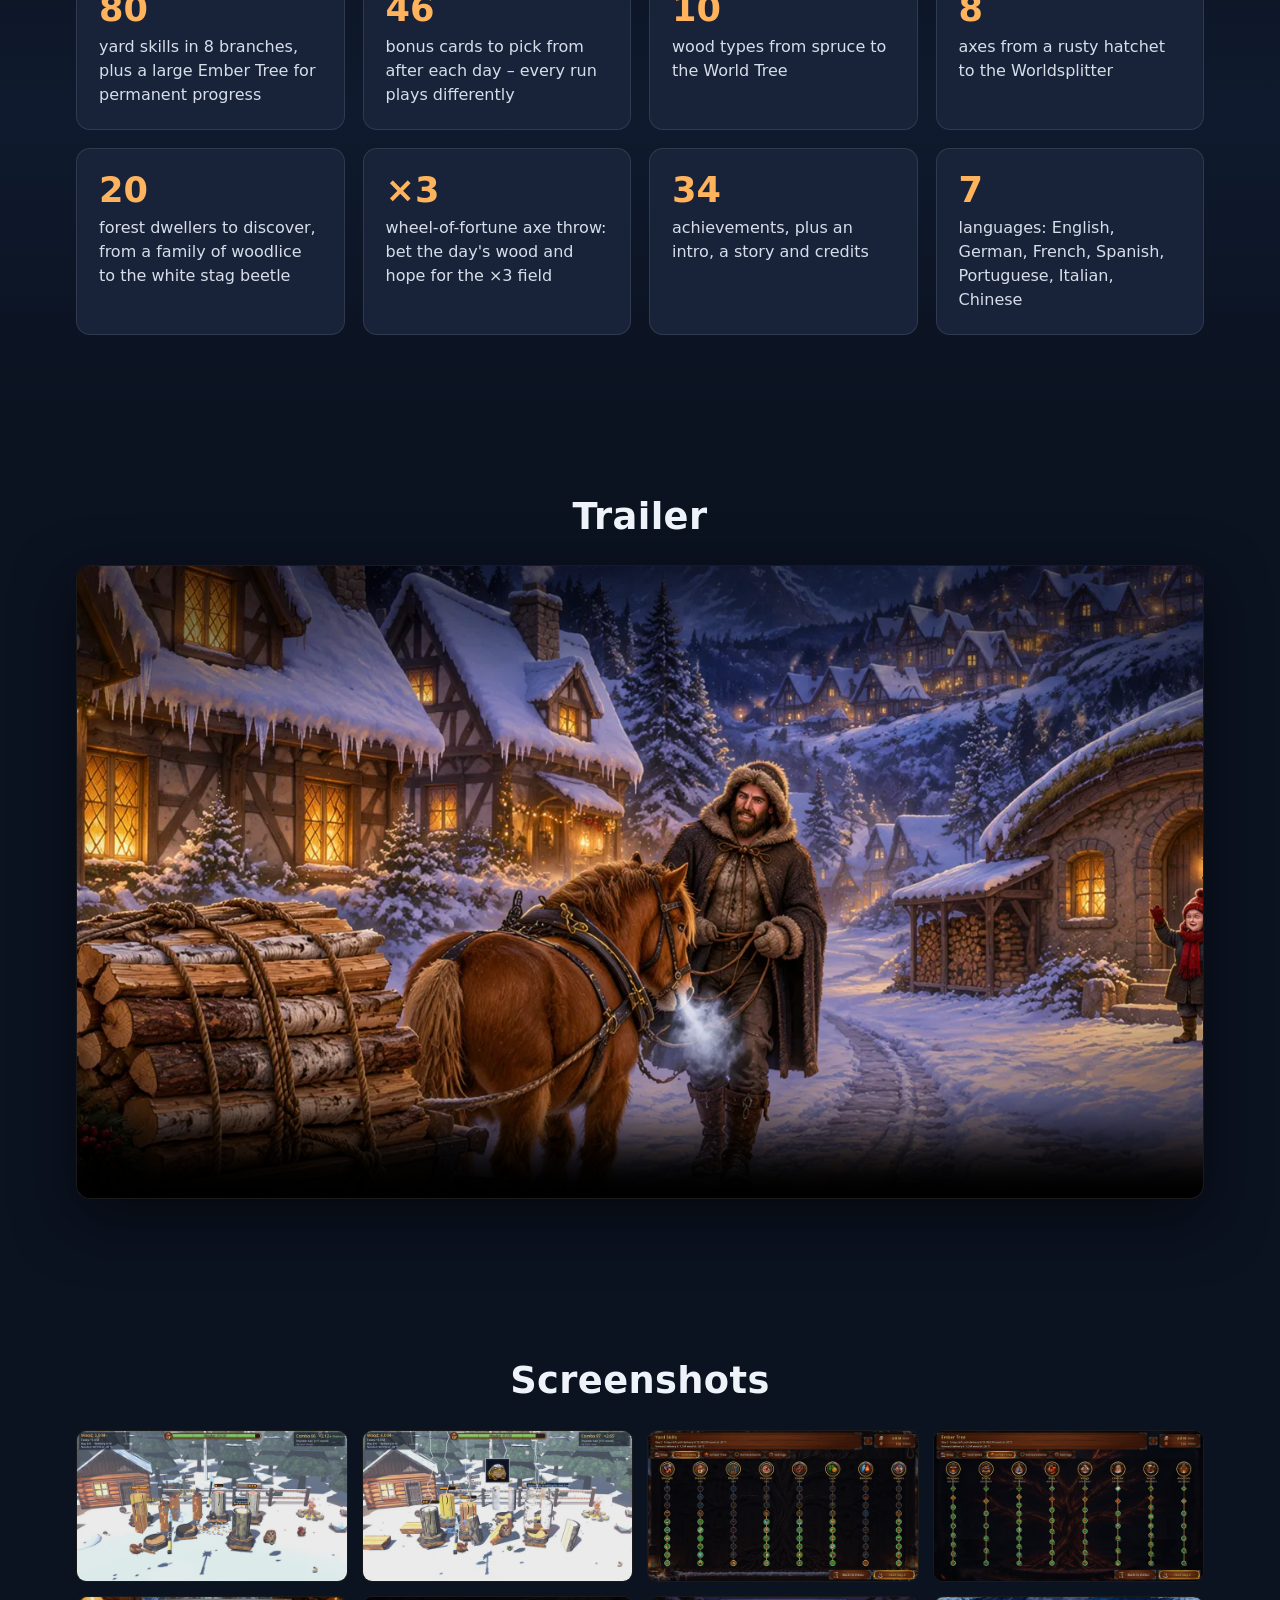
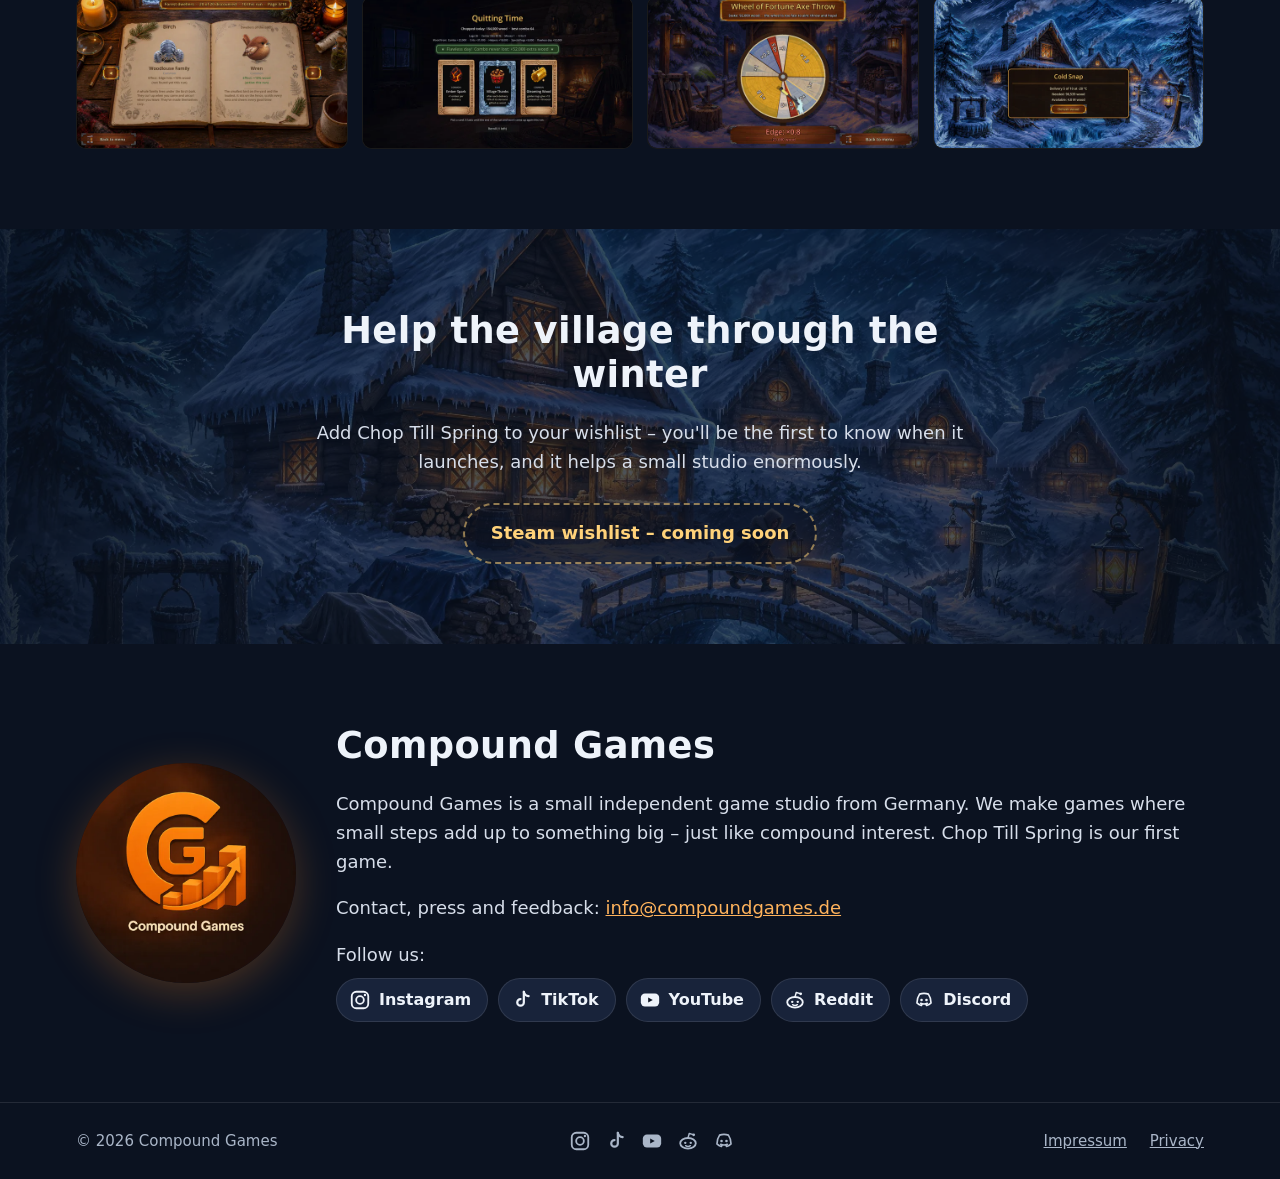
==== commit c99f92d9: "Discord-Link auf der Startseite und in der Datenschutzerklaerung Co-Authored-By: Claude Opus 5.5 <no" ====
--- a/index.html
+++ b/index.html
@@ -20,6 +20,7 @@
   <symbol id="i-ig" viewBox="0 0 24 24"><rect x="3" y="3" width="18" height="18" rx="5" fill="none" stroke="currentColor" stroke-width="2"/><circle cx="12" cy="12" r="4.2" fill="none" stroke="currentColor" stroke-width="2"/><circle cx="17.4" cy="6.6" r="1.3" fill="currentColor"/></symbol>
   <symbol id="i-tt" viewBox="0 0 24 24"><path d="M14 3v11.6a3.6 3.6 0 1 1-3.6-3.6" fill="none" stroke="currentColor" stroke-width="2.4" stroke-linecap="round" stroke-linejoin="round"/><path d="M14 3.2c.7 2.6 2.5 4.3 5.2 4.6" fill="none" stroke="currentColor" stroke-width="2.4" stroke-linecap="round"/></symbol>
   <symbol id="i-yt" viewBox="0 0 24 24"><rect x="2" y="5" width="20" height="14" rx="4.5" fill="currentColor"/><path d="M10 9.2v5.6l5-2.8z" fill="#0b1220"/></symbol>
+  <symbol id="i-dc" viewBox="0 0 24 24"><path d="M7.2 5.6c1.5-.6 3-.9 4.8-.9s3.3.3 4.8.9c1.9 2.7 2.9 5.8 2.9 9.6-1.4 1.4-3 2.3-4.8 2.8l-1-1.7M7.2 5.6C5.3 8.3 4.3 11.4 4.3 15.2c1.4 1.4 3 2.3 4.8 2.8l1-1.7M8.4 15.6c2.4 1 4.8 1 7.2 0" fill="none" stroke="currentColor" stroke-width="1.8" stroke-linecap="round" stroke-linejoin="round"/><circle cx="9.3" cy="12" r="1.4" fill="currentColor"/><circle cx="14.7" cy="12" r="1.4" fill="currentColor"/></symbol>
   <symbol id="i-rd" viewBox="0 0 24 24"><ellipse cx="12" cy="14.5" rx="8.5" ry="5.8" fill="none" stroke="currentColor" stroke-width="2"/><circle cx="9" cy="14" r="1.3" fill="currentColor"/><circle cx="15" cy="14" r="1.3" fill="currentColor"/><path d="M9.4 17.1c1.6 1 3.6 1 5.2 0" fill="none" stroke="currentColor" stroke-width="1.6" stroke-linecap="round"/><path d="M12 8.7l1.3-4.8 3.6.9" fill="none" stroke="currentColor" stroke-width="1.6" stroke-linecap="round" stroke-linejoin="round"/><circle cx="18.2" cy="5.2" r="1.5" fill="currentColor"/></symbol>
 </svg>
 
@@ -138,6 +139,7 @@
         <a href="https://www.tiktok.com/@compoundgamesde" target="_blank" rel="noopener" aria-label="Compound Games auf TikTok" data-label-en="Compound Games on TikTok"><svg aria-hidden="true"><use href="#i-tt"/></svg><span>TikTok</span></a>
         <a href="https://www.youtube.com/@compoundgamesde" target="_blank" rel="noopener" aria-label="Compound Games auf YouTube" data-label-en="Compound Games on YouTube"><svg aria-hidden="true"><use href="#i-yt"/></svg><span>YouTube</span></a>
         <a href="https://www.reddit.com/user/Compoundgames" target="_blank" rel="noopener" aria-label="Compound Games auf Reddit" data-label-en="Compound Games on Reddit"><svg aria-hidden="true"><use href="#i-rd"/></svg><span>Reddit</span></a>
+        <a href="https://discord.gg/uYQCmFEmX" target="_blank" rel="noopener" aria-label="Compound Games auf Discord" data-label-en="Compound Games on Discord"><svg aria-hidden="true"><use href="#i-dc"/></svg><span>Discord</span></a>
       </div>
     </div>
   </div>
@@ -153,6 +155,7 @@
       <a href="https://www.tiktok.com/@compoundgamesde" target="_blank" rel="noopener" aria-label="Compound Games auf TikTok" data-label-en="Compound Games on TikTok"><svg aria-hidden="true"><use href="#i-tt"/></svg></a>
       <a href="https://www.youtube.com/@compoundgamesde" target="_blank" rel="noopener" aria-label="Compound Games auf YouTube" data-label-en="Compound Games on YouTube"><svg aria-hidden="true"><use href="#i-yt"/></svg></a>
       <a href="https://www.reddit.com/user/Compoundgames" target="_blank" rel="noopener" aria-label="Compound Games auf Reddit" data-label-en="Compound Games on Reddit"><svg aria-hidden="true"><use href="#i-rd"/></svg></a>
+      <a href="https://discord.gg/uYQCmFEmX" target="_blank" rel="noopener" aria-label="Compound Games auf Discord" data-label-en="Compound Games on Discord"><svg aria-hidden="true"><use href="#i-dc"/></svg></a>
     </span>
     <span>
       <a href="impressum.html">Impressum</a>
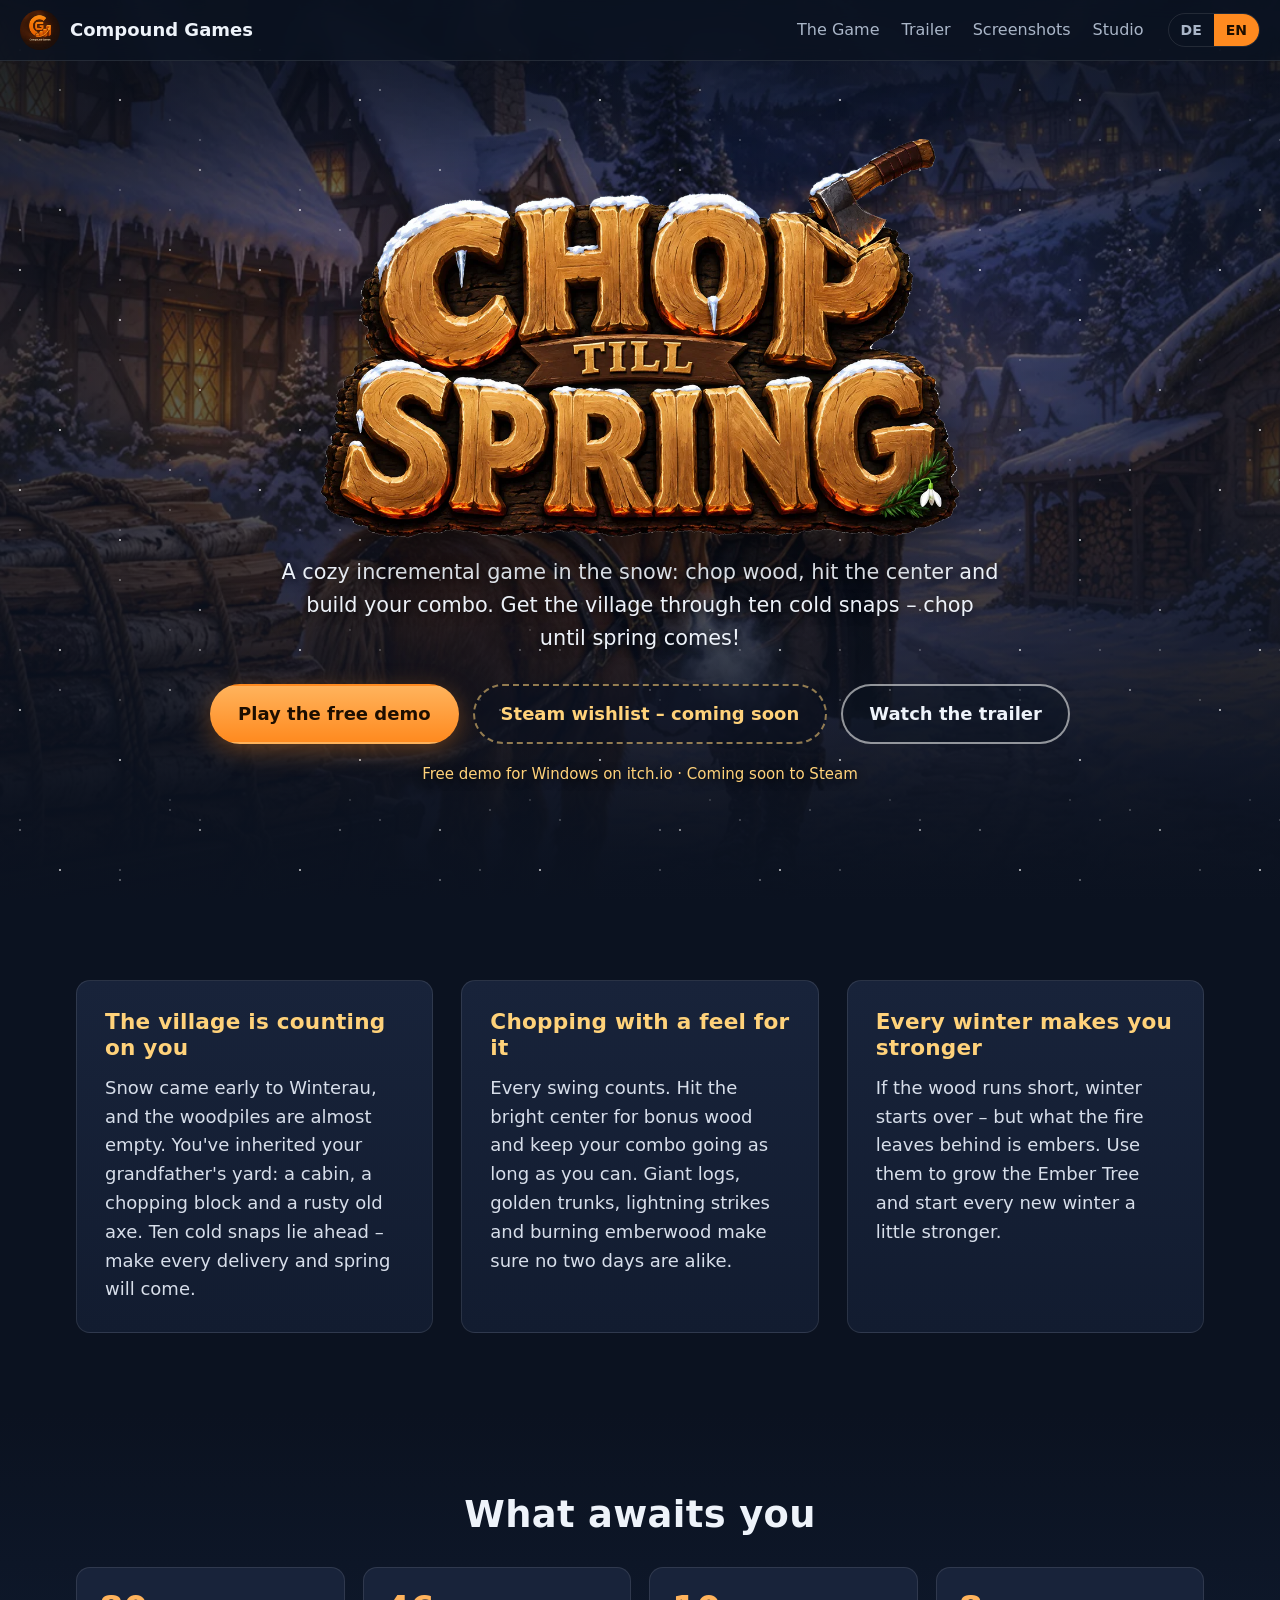
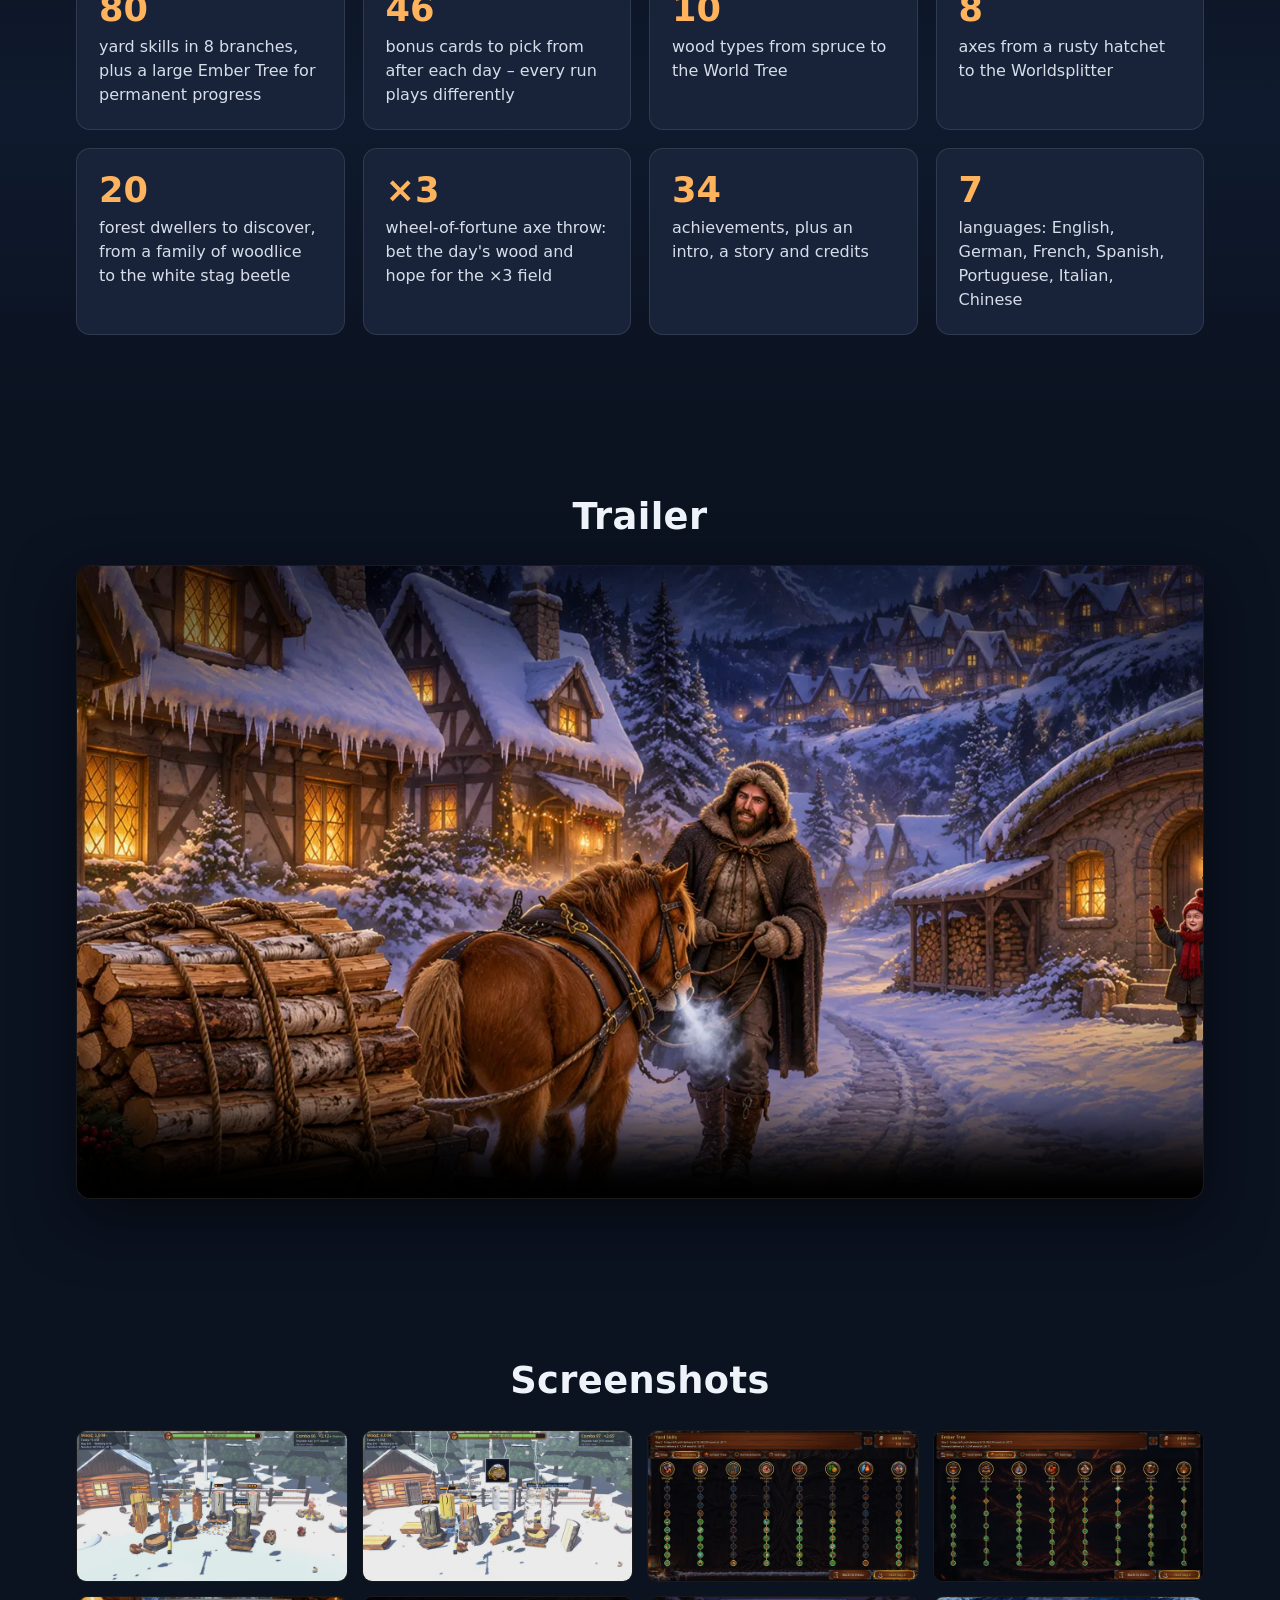
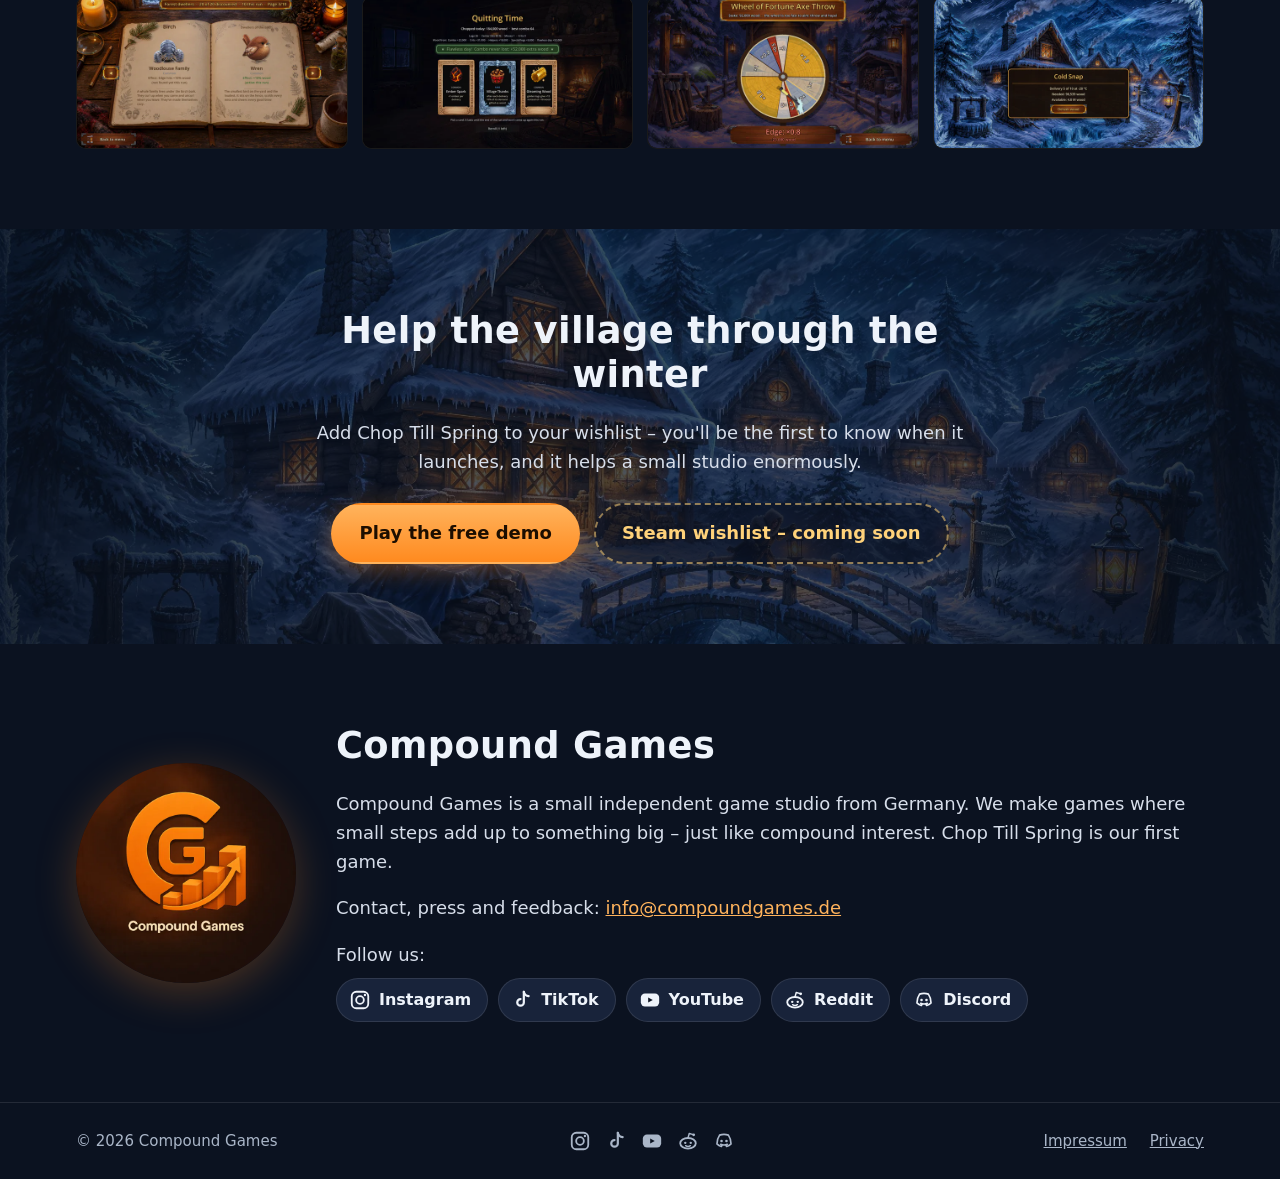
==== commit 5d631196: "Demo-Knopf zu itch.io auf der Startseite Co-Authored-By: Claude Opus 5.5 <noreply@anthropic.com>" ====
--- a/index.html
+++ b/index.html
@@ -53,12 +53,13 @@
       <span lang="en">A cozy incremental game in the snow: chop wood, hit the center and build your combo. Get the village through ten cold snaps – chop until spring comes!</span>
     </p>
     <div class="cta">
+      <a class="btn primary" href="https://compound-games.itch.io/chop-till-spring" target="_blank" rel="noopener"><span lang="de">Demo kostenlos spielen</span><span lang="en">Play the free demo</span></a>
       <a class="btn primary steam-link" href="#" target="_blank" rel="noopener">
         <span lang="de">Auf die Steam-Wunschliste</span><span lang="en">Wishlist on Steam</span>
       </a>
       <a class="btn" href="#trailer"><span lang="de">Trailer ansehen</span><span lang="en">Watch the trailer</span></a>
     </div>
-    <p class="soon"><span lang="de">Bald auf Steam für Windows · Kostenlose Demo</span><span lang="en">Coming soon to Steam for Windows · Free demo</span></p>
+    <p class="soon"><span lang="de">Kostenlose Demo für Windows auf itch.io · Bald auf Steam</span><span lang="en">Free demo for Windows on itch.io · Coming soon to Steam</span></p>
   </div>
 </section>
 
@@ -121,7 +122,10 @@
     <h2><span lang="de">Hilf dem Dorf durch den Winter</span><span lang="en">Help the village through the winter</span></h2>
     <p lang="de">Setz Chop Till Spring auf deine Wunschliste – so erfährst du als Erstes, wann es losgeht, und hilfst einem kleinen Studio enorm.</p>
     <p lang="en">Add Chop Till Spring to your wishlist – you'll be the first to know when it launches, and it helps a small studio enormously.</p>
-    <a class="btn primary steam-link" href="#" target="_blank" rel="noopener"><span lang="de">Auf die Steam-Wunschliste</span><span lang="en">Wishlist on Steam</span></a>
+    <div class="cta">
+      <a class="btn primary" href="https://compound-games.itch.io/chop-till-spring" target="_blank" rel="noopener"><span lang="de">Demo kostenlos spielen</span><span lang="en">Play the free demo</span></a>
+      <a class="btn primary steam-link" href="#" target="_blank" rel="noopener"><span lang="de">Auf die Steam-Wunschliste</span><span lang="en">Wishlist on Steam</span></a>
+    </div>
   </div>
 </section>
 
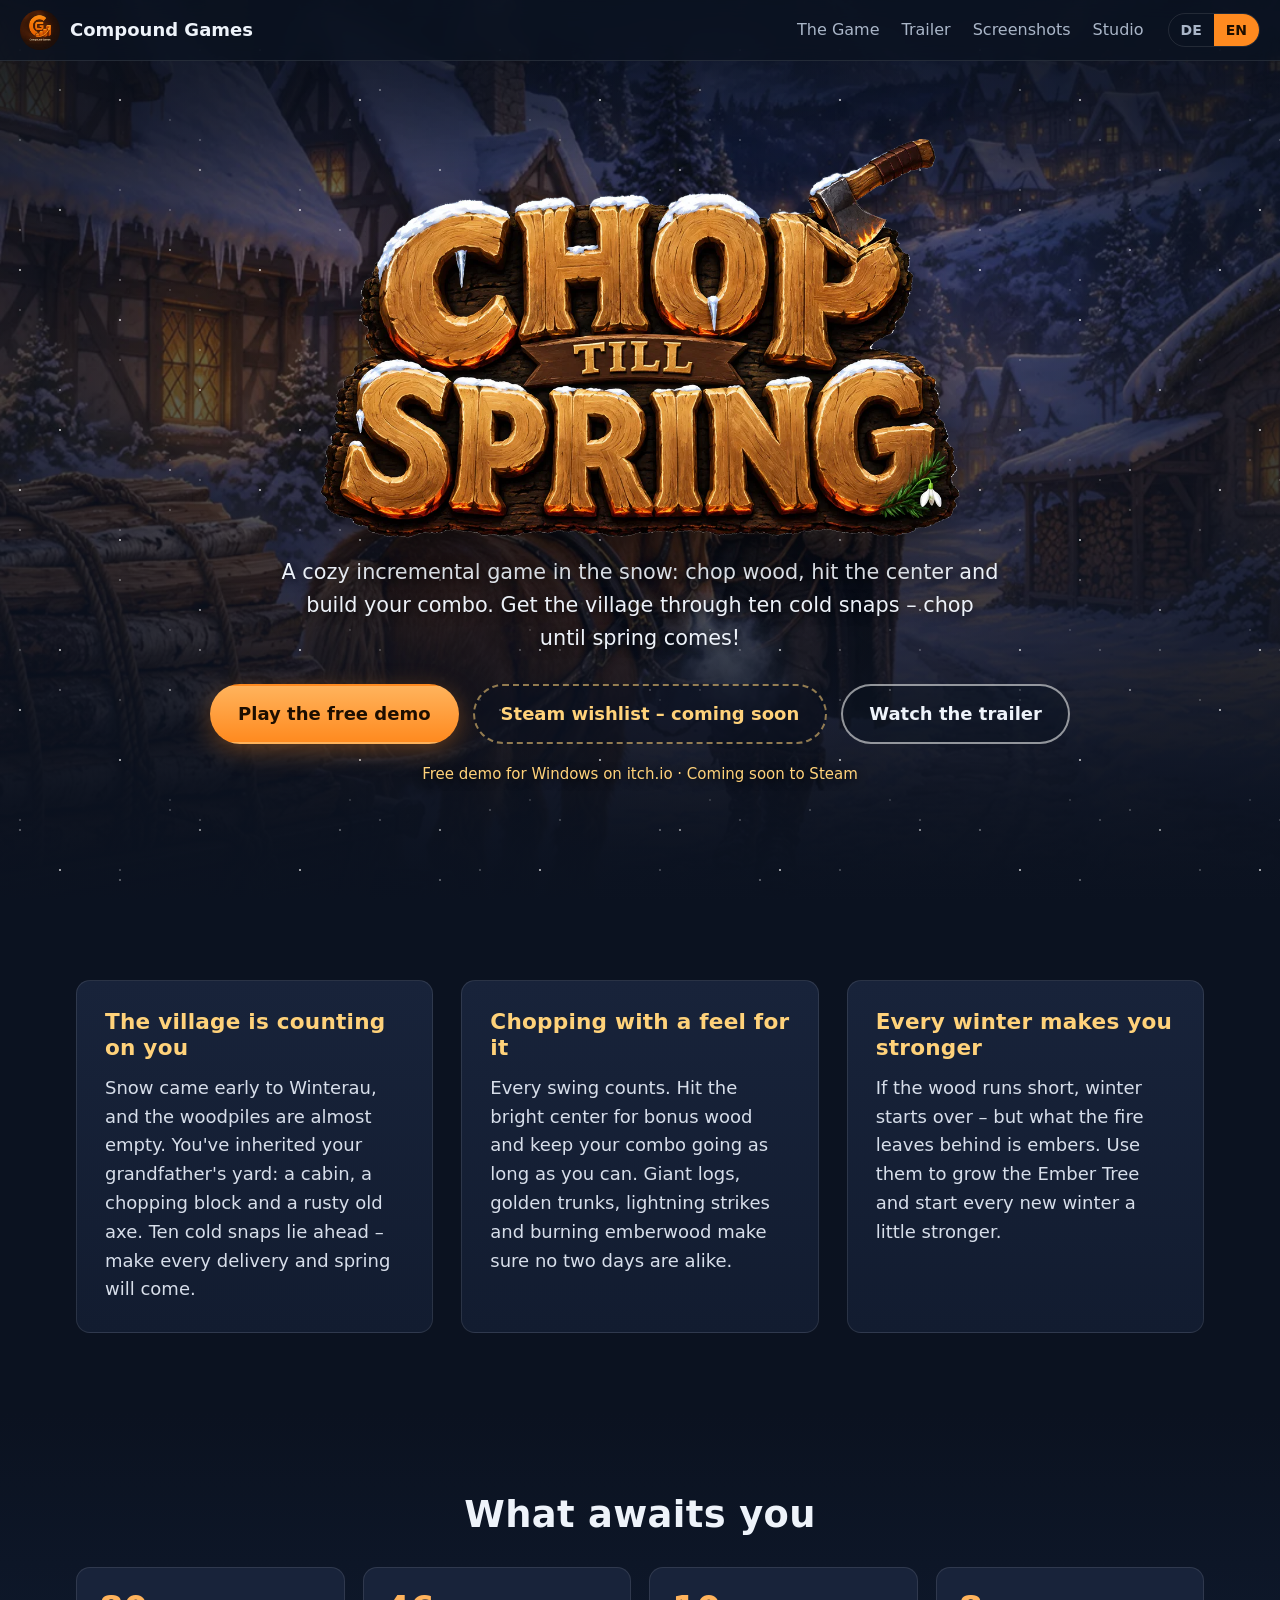
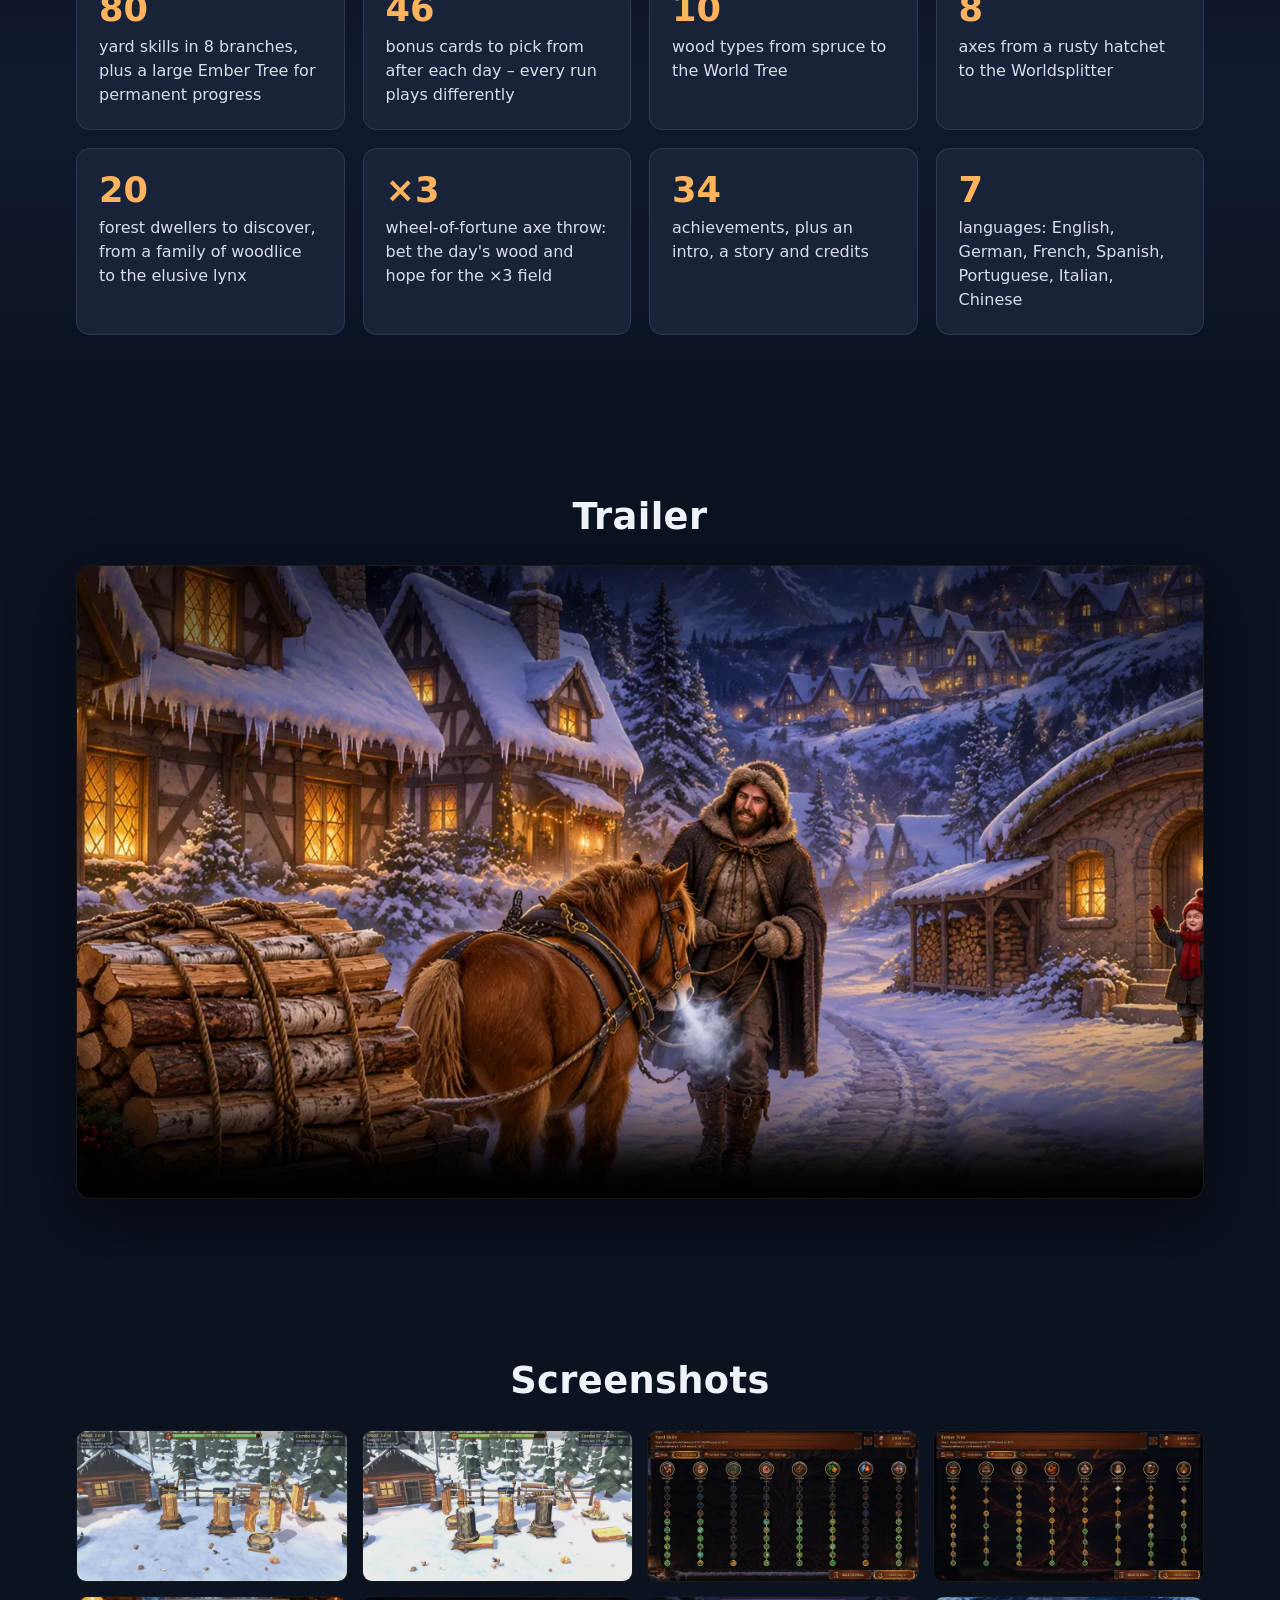
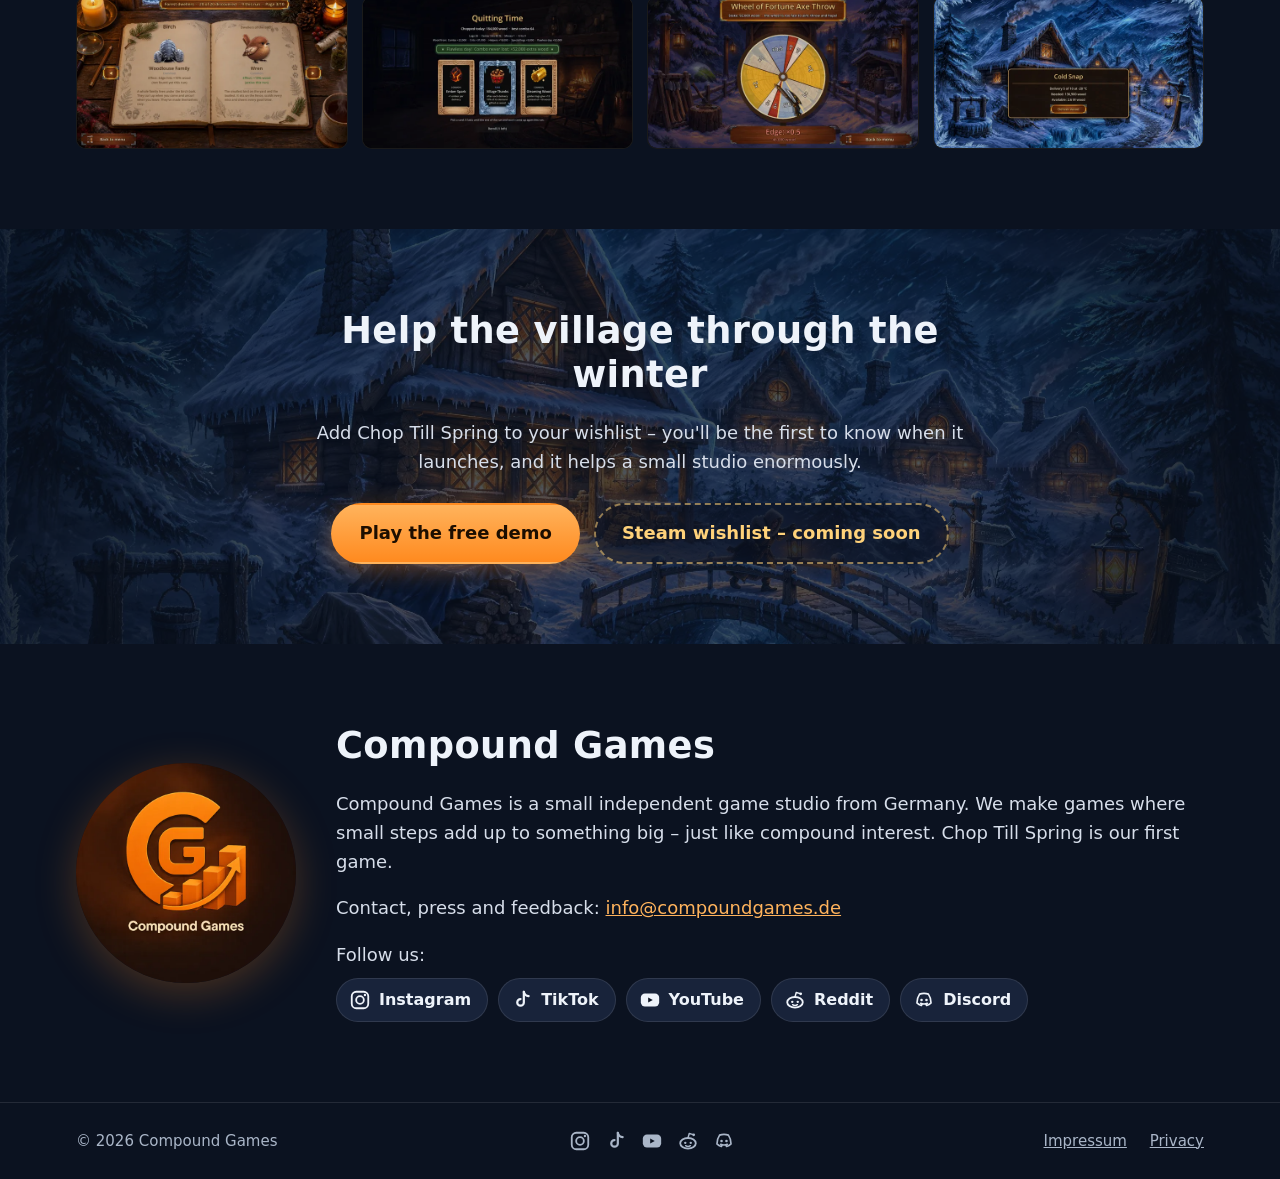
==== commit e1d220c9: "Aktuelle Screenshots mit neuen Gefaehrten, Luchs statt weissem Hirschkaefer Co-Authored-By: Claude O" ====
--- a/index.html
+++ b/index.html
@@ -91,7 +91,7 @@
       <li><b>46</b><span lang="de">Bonuskarten, aus denen du nach jedem Tag wählst – jeder Durchlauf spielt sich anders</span><span lang="en">bonus cards to pick from after each day – every run plays differently</span></li>
       <li><b>10</b><span lang="de">Holzarten vom Fichtenscheit bis zum Weltenbaum</span><span lang="en">wood types from spruce to the World Tree</span></li>
       <li><b>8</b><span lang="de">Äxte vom rostigen Beil bis zum Weltenspalter</span><span lang="en">axes from a rusty hatchet to the Worldsplitter</span></li>
-      <li><b>20</b><span lang="de">Waldbewohner zum Entdecken, von der Asselfamilie bis zum weißen Hirschkäfer</span><span lang="en">forest dwellers to discover, from a family of woodlice to the white stag beetle</span></li>
+      <li><b>20</b><span lang="de">Waldbewohner zum Entdecken, von der Asselfamilie bis zum scheuen Luchs</span><span lang="en">forest dwellers to discover, from a family of woodlice to the elusive lynx</span></li>
       <li><b>×3</b><span lang="de">Glücksrad-Axtwurf: Setz dein Tagesholz und hoffe auf das ×3-Feld</span><span lang="en">wheel-of-fortune axe throw: bet the day's wood and hope for the ×3 field</span></li>
       <li><b>34</b><span lang="de">Erfolge, dazu Intro, Geschichte und Abspann</span><span lang="en">achievements, plus an intro, a story and credits</span></li>
       <li><b>7</b><span lang="de">Sprachen: Deutsch, Englisch, Französisch, Spanisch, Portugiesisch, Italienisch, Chinesisch</span><span lang="en">languages: English, German, French, Spanish, Portuguese, Italian, Chinese</span></li>
@@ -143,7 +143,7 @@
         <a href="https://www.tiktok.com/@compoundgamesde" target="_blank" rel="noopener" aria-label="Compound Games auf TikTok" data-label-en="Compound Games on TikTok"><svg aria-hidden="true"><use href="#i-tt"/></svg><span>TikTok</span></a>
         <a href="https://www.youtube.com/@compoundgamesde" target="_blank" rel="noopener" aria-label="Compound Games auf YouTube" data-label-en="Compound Games on YouTube"><svg aria-hidden="true"><use href="#i-yt"/></svg><span>YouTube</span></a>
         <a href="https://www.reddit.com/user/Compoundgames" target="_blank" rel="noopener" aria-label="Compound Games auf Reddit" data-label-en="Compound Games on Reddit"><svg aria-hidden="true"><use href="#i-rd"/></svg><span>Reddit</span></a>
-        <a href="https://discord.gg/uYQCmFEmX" target="_blank" rel="noopener" aria-label="Compound Games auf Discord" data-label-en="Compound Games on Discord"><svg aria-hidden="true"><use href="#i-dc"/></svg><span>Discord</span></a>
+        <a href="https://discord.gg/XSnmssbxfM" target="_blank" rel="noopener" aria-label="Compound Games auf Discord" data-label-en="Compound Games on Discord"><svg aria-hidden="true"><use href="#i-dc"/></svg><span>Discord</span></a>
       </div>
     </div>
   </div>
@@ -159,7 +159,7 @@
       <a href="https://www.tiktok.com/@compoundgamesde" target="_blank" rel="noopener" aria-label="Compound Games auf TikTok" data-label-en="Compound Games on TikTok"><svg aria-hidden="true"><use href="#i-tt"/></svg></a>
       <a href="https://www.youtube.com/@compoundgamesde" target="_blank" rel="noopener" aria-label="Compound Games auf YouTube" data-label-en="Compound Games on YouTube"><svg aria-hidden="true"><use href="#i-yt"/></svg></a>
       <a href="https://www.reddit.com/user/Compoundgames" target="_blank" rel="noopener" aria-label="Compound Games auf Reddit" data-label-en="Compound Games on Reddit"><svg aria-hidden="true"><use href="#i-rd"/></svg></a>
-      <a href="https://discord.gg/uYQCmFEmX" target="_blank" rel="noopener" aria-label="Compound Games auf Discord" data-label-en="Compound Games on Discord"><svg aria-hidden="true"><use href="#i-dc"/></svg></a>
+      <a href="https://discord.gg/XSnmssbxfM" target="_blank" rel="noopener" aria-label="Compound Games auf Discord" data-label-en="Compound Games on Discord"><svg aria-hidden="true"><use href="#i-dc"/></svg></a>
     </span>
     <span>
       <a href="impressum.html">Impressum</a>
